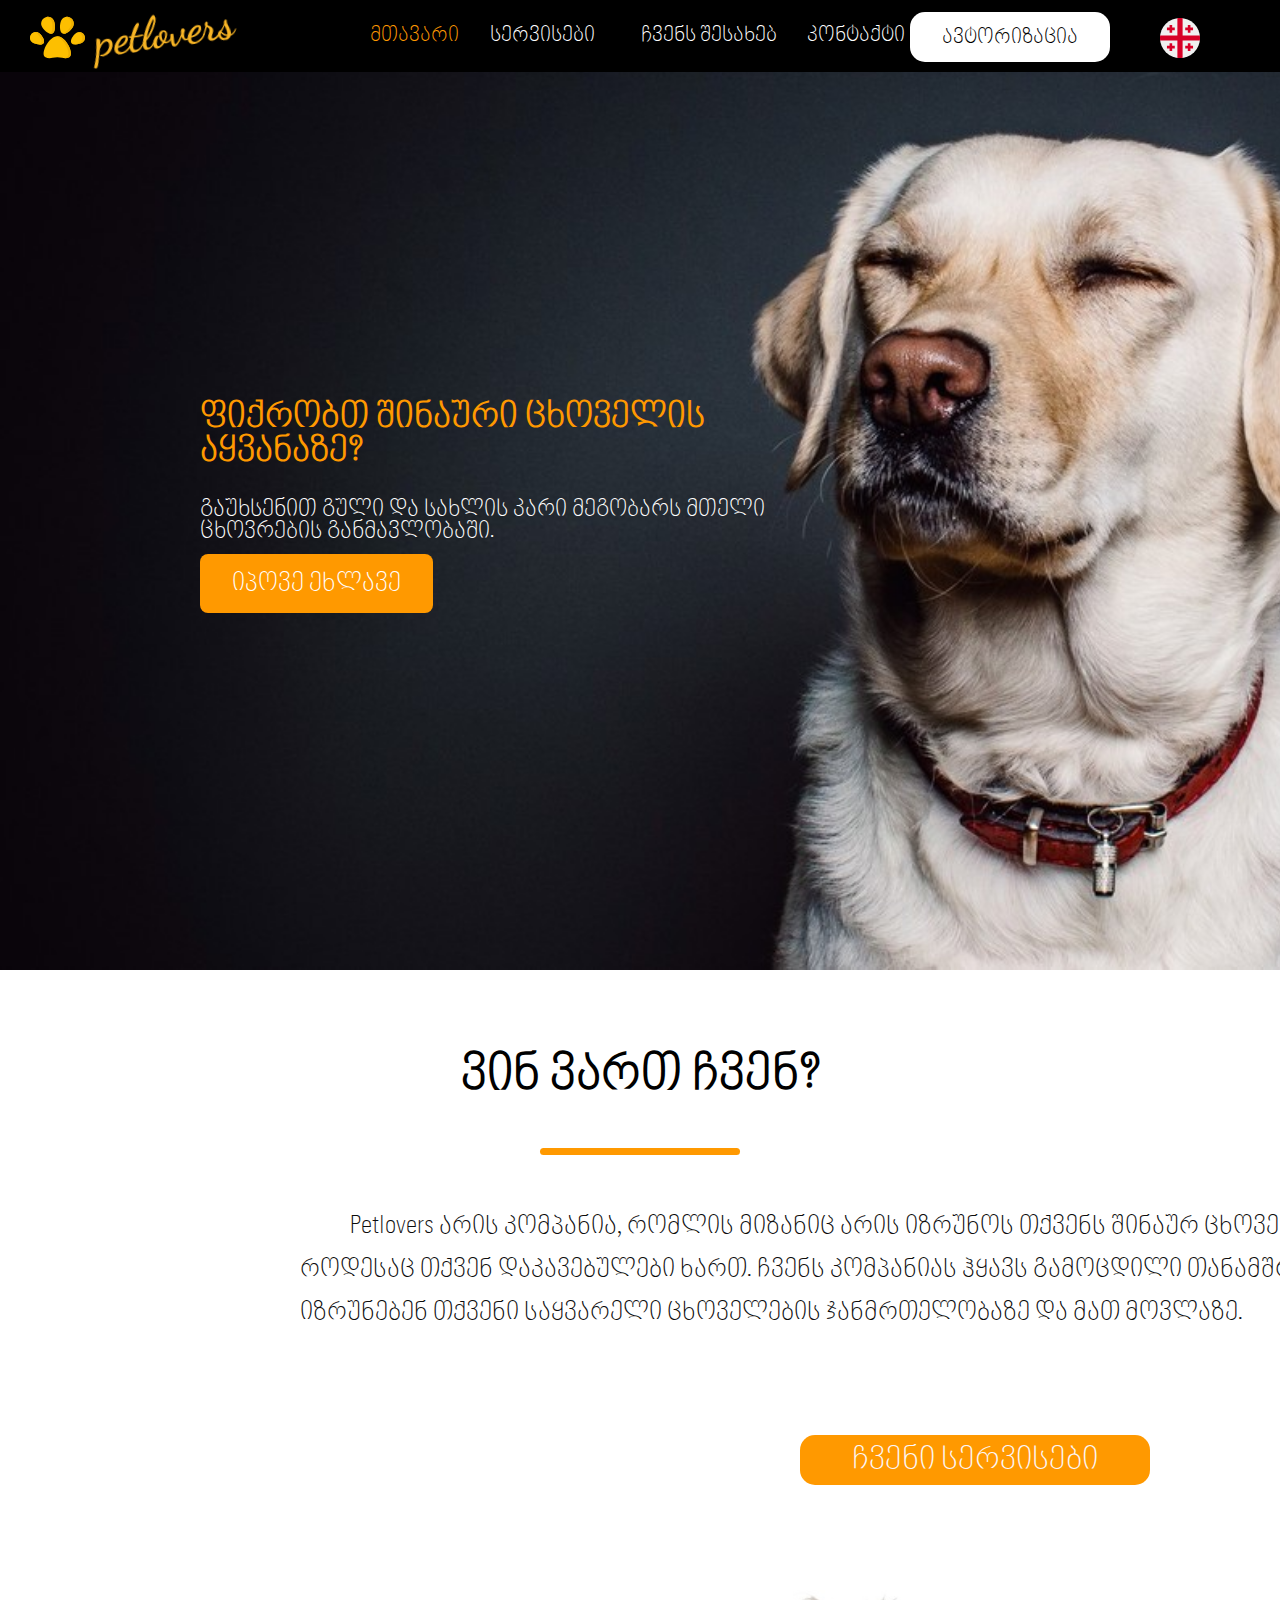
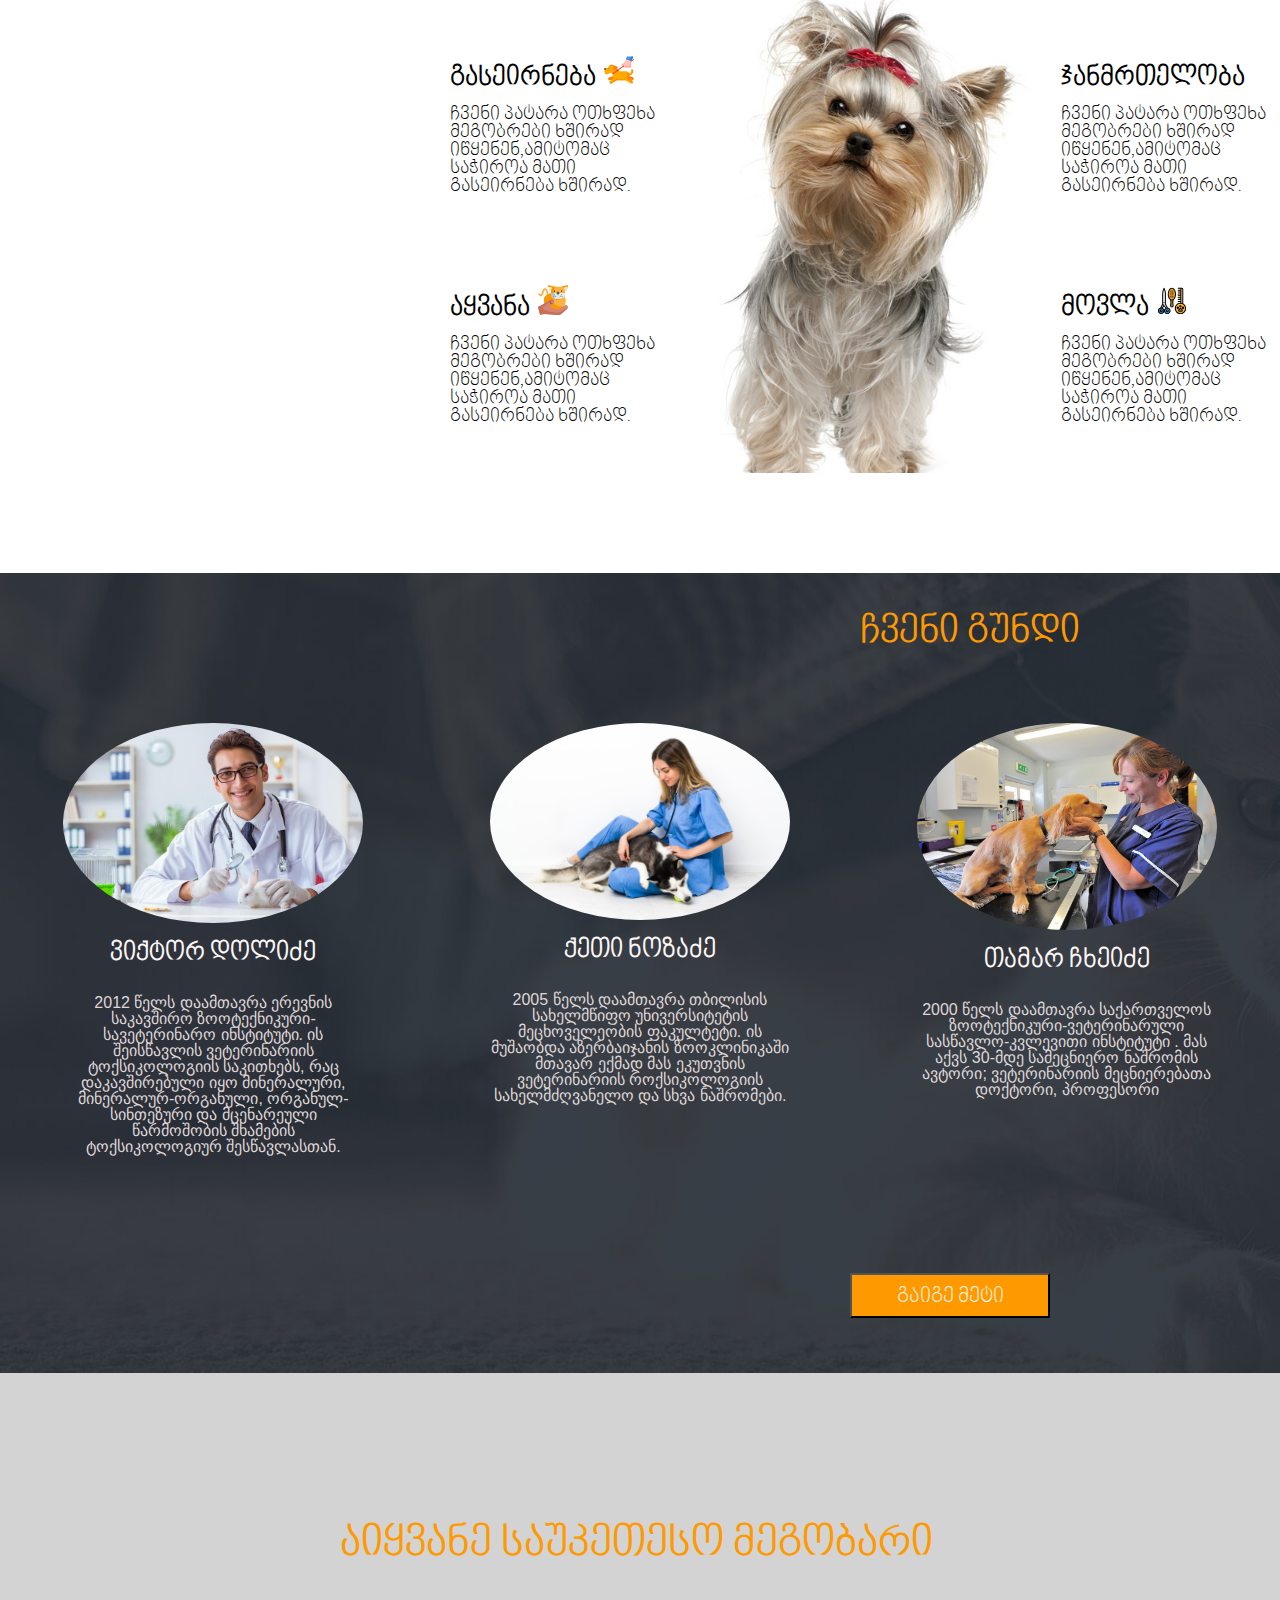
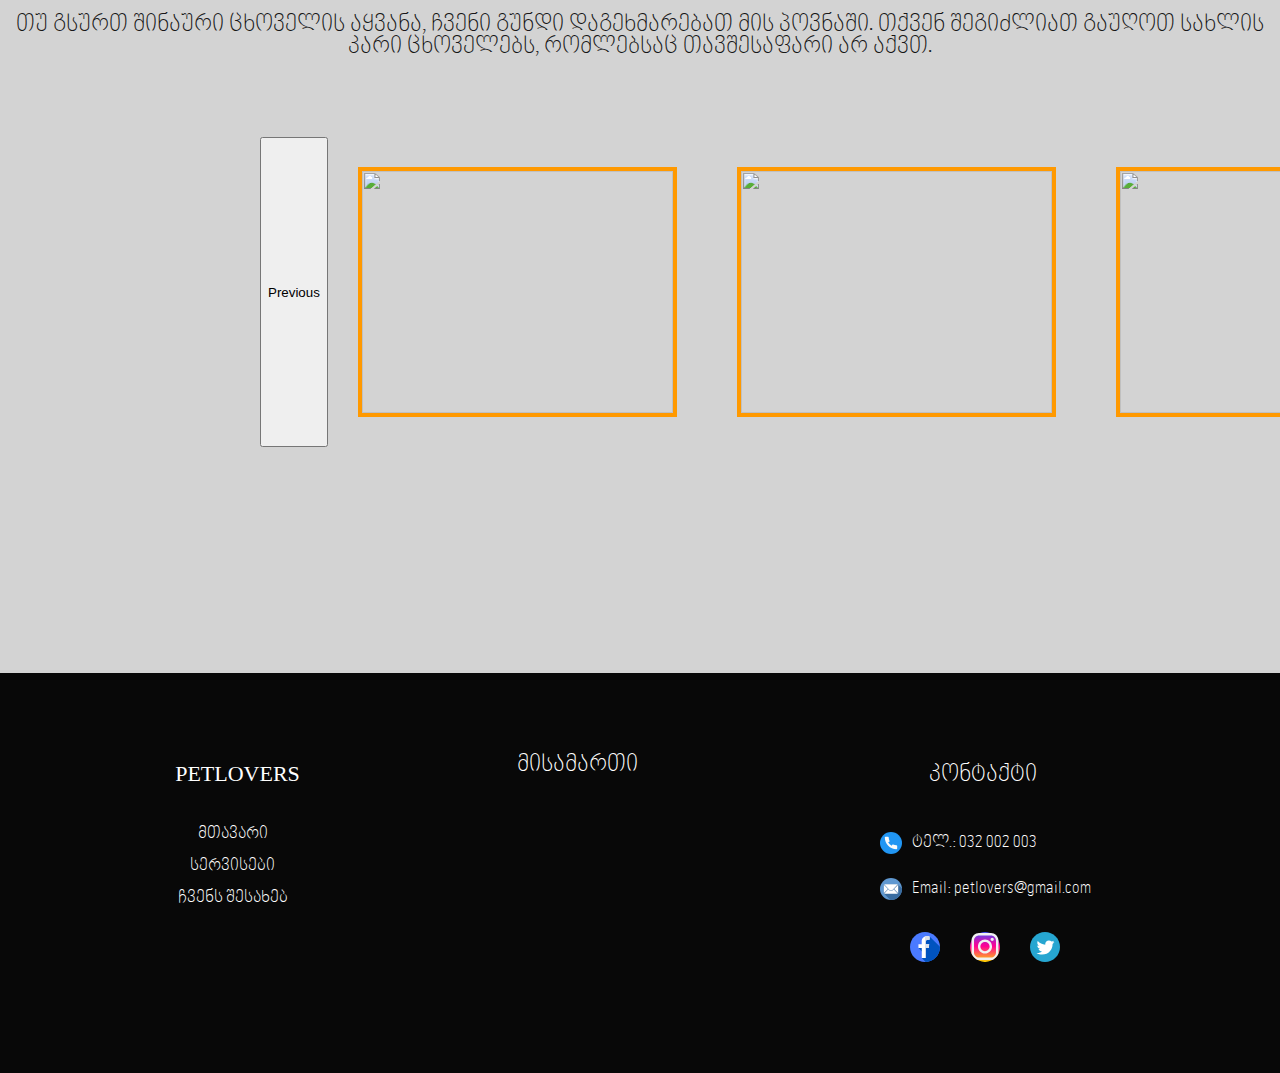
==== index.html @ cd51b07b "pet grooming" ====
<!DOCTYPE html>
<html lang="en">

<head>
    <meta charset="UTF-8">
    <meta name="viewport" content="width=device-width, initial-scale=1.0">
    <title>Petlovers</title>
    <script src="https://kit.fontawesome.com/6de6aa5275.js" crossorigin="anonymous"></script>

    <link rel="stylesheet" type="text/css" href="css/slick.css" />
    <link href="https://kenwheeler.github.io/slick/slick/slick-theme.css" rel="stylesheet" />
    <link rel="stylesheet" href="https://cdn.web-fonts.ge/fonts/arial-geo-bolditalic/css/arial-geo-bolditalic.min.css">

    <link rel="stylesheet" href="fonts/bpg-nino-elite-caps.min.css">

    <link rel="preconnect" href="https://fonts.gstatic.com">
    <link href="https://fonts.googleapis.com/css2?family=Courgette&family=Dancing+Script&display=swap" rel="stylesheet">
    <link rel="stylesheet" type="text/css" href="css/reset.css">
    <link rel="stylesheet" type="text/css" href="css/style.css">
    <link rel="stylesheet" type="text/css" href="css/responsive.css">

    <link rel="stylesheet"  href="https://cdnjs.cloudflare.com/ajax/libs/animate.css/4.1.1/animate.min.css"/>
    

</head>


<body>
    <header>

        <div class="background-image">

            <div class="header-block">

                <a href="index.html">
                    <div class="div-logo">

                        <img class="paw" src="images/pawprint.svg" alt="paw">
                        <h2 class="petlovers">petlovers</h2>
                    </div>
                </a>
                <div class="navigation">
                    <nav>
                        <ul class="nav-ul">
                            <li class="nav-li"> <a class="nav-li active" href="index.html"> მთავარი </a></li>
                            <div class="dropdown">
                                <div class="fonts">
                                    <li> <a class="dropbtn"> სერვისები </a></li>
                                    <i class="fas fa-arrow-down"></i>
                                    <div class="dropdown-content">
                                        <a class="list" href="#">გასეირნება</a>
                                        <a class="list" href="adopt.html">აყვანა</a>
                                        <a class="list" href="#">ჯანმრთელობა</a>
                                        <a class="list" href="groom.html">მოვლა</a>
                                        <a class="list" href="#">განცხადებები</a>
                                    </div>
                                </div>
                            </div>
                            <li class="nav-li"> <a class="nav-li" href="about.html"> ჩვენს შესახებ </a></li>
                            <li class="nav-li"> <a class="nav-li" href="contact.html"> კონტაქტი </a></li>


                        </ul>
                    </nav>
                </div>

                <div class="log-lang">
                    <div class="log-div" id="myBtn">

                        <h2 class="login">ავტორიზაცია</h2>
                    </div>
                    <div class="drop-menu">
                        <img class="flag" src="images/georgia.svg" alt="georgia">
                        <div class="drop">
                            <a href="#"><img class="flag1" src="images/english.png" alt="flag"></a>
                            <a href="#"><img class="flag1" src="images/russia.png" alt="flag"></a>

                        </div>

                    </div>
                </div>

                <div class="burger-bar">
                    <i class="fas fa-bars burger"></i>
                </div>

            </div>
            <div class="adopt-header animate__animated  animate__fadeInLeft">
                <h3 class="pet-adopt"> ფიქრობთ შინაური ცხოველის აყვანაზე?</h3>
                <h3 class="adopt-container">გაუხსენით გული და სახლის კარი მეგობარს მთელი ცხოვრების განმავლობაში.
                </h3>
                <a href="adopt.html" class="find-bt">იპოვე ეხლავე</a>

            </div>
            <div>
                <img class="chat" src="images/chat.svg" alt="chat">


            </div>
        </div>
    </header>
    <!-- section 1 -->
    <section>

        <div class="section-1">
            <h2 class="section1-wrapper">ვინ ვართ ჩვენ?</h2>
            <div class="line"></div>
            <div class="paragraph">
                <p class="p-1">Petlovers არის კომპანია, რომლის მიზანიც არის იზრუნოს თქვენს შინაურ ცხოველებზე, მაშინაც
                    კი, როდესაც თქვენ დაკავებულები ხართ. ჩვენს კომპანიას ჰყავს გამოცდილი თანამშრომლები, რომლებიც
                    იზრუნებენ თქვენი საყვარელი ცხოველების ჯანმრთელობაზე და მათ მოვლაზე.</p>

            </div>
        </div>
    </section>

    <!-- section 2 -->

    <div class="section-2">
        <h2 class="services">ჩვენი სერვისები</h2>
        <div class="ser-container">
            <div class="first-block">
                <div class="walk">
                    <h3 class="components">გასეირნება</h3>
                    <img class="animal" src="images/animals.svg" alt="walking">

                </div>
                <p class="animal-p"> ჩვენი პატარა ოთხფეხა მეგობრები ხშირად იწყენენ,ამიტომაც საჭიროა მათი გასეირნება
                    ხშირად.</p>
                <div class="walk">
                    <a href="adopt.html">
                        <h3 class="components">აყვანა</h3>
                    </a>
                    <img class="animal" src="images/cat.svg" alt="walking">
                </div>
                <p class="animal-p"> ჩვენი პატარა ოთხფეხა მეგობრები ხშირად იწყენენ,ამიტომაც საჭიროა მათი გასეირნება
                    ხშირად.</p>
            </div>
            <img class="dog" src="images/dog.jpg" alt="dog">
            <div class="second-block">
                <div class="walk">
                    <h3 class="components">ჯანმრთელობა</h3>
                    <i class="fas fa-plus-square"></i>
                </div>
                <p class="animal-p"> ჩვენი პატარა ოთხფეხა მეგობრები ხშირად იწყენენ,ამიტომაც საჭიროა მათი გასეირნება
                    ხშირად.</p>
                <div class="walk">

                    <a href="groom.html"><h3 class="components">მოვლა</h3></a>
                    <img class="animal" src="images/beauty-saloon.svg" alt="walking">

                </div>
                <p class="animal-p"> ჩვენი პატარა ოთხფეხა მეგობრები ხშირად იწყენენ,ამიტომაც საჭიროა მათი გასეირნება
                    ხშირად.</p>
            </div>

        </div>

    </div>

    <!--section 3  -->
    <section class="section-3">
        <div class="bg-image">
            <h2 class="section3-wrapper">ჩვენი გუნდი</h2>
            <div class="big-div">
                <div class="first">
                    <img class="img" src="images/doc1.jpg" alt="doctor">
                    <h3 class="name">ვიქტორ დოლიძე</h3>
                    <p class="about">2012 წელს დაამთავრა ერევნის საკავშირო ზოოტექნიკური-სავეტერინარო ინსტიტუტი. ის
                        შეისწავლის ვეტერინარიის ტოქსიკოლოგიის საკითხებს, რაც დაკავშირებული იყო მინერალური,
                        მინერალურ-ორგანული, ორგანულ-სინთეზური და მცენარეული წარმოშობის შხამების ტოქსიკოლოგიურ
                        შესწავლასთან.
                    </p>
                    <div class="icon-div">
                        <i class="fab fa-facebook"></i>
                        <i class="fab fa-instagram"></i>
                        <i class="fab fa-twitter-square"></i>
                    </div>
                </div>
                <div class="first">
                    <img class="img" src="images/doc2.jpg" alt="doctor">
                    <h3 class="name">ქეთი ნოზაძე</h3>
                    <p class="about">2005 წელს დაამთავრა თბილისის სახელმწიფო უნივერსიტეტის მეცხოველეობის ფაკულტეტი. ის
                        მუშაობდა აზერბაიჯანის ზოოკლინიკაში მთავარ ექმად
                        მას ეკუთვნის ვეტერინარიის როქსიკოლოგიის სახელმძღვანელო და სხვა ნაშრომები.
                    </p>
                    <div class="icon-div">
                        <i class="fab fa-facebook"></i>
                        <i class="fab fa-instagram"></i>
                        <i class="fab fa-twitter-square"></i>
                    </div>
                </div>
                <div class="first">
                    <img class="img" src="images/doc33.jpg" alt="doctor">
                    <h3 class="name">თამარ ჩხეიძე</h3>
                    <p class="about">2000 წელს დაამთავრა საქართველოს ზოოტექნიკური-ვეტერინარული სასწავლო-კვლევითი
                        ინსტიტუტი . მას აქვს 30-მდე სამეცნიერო ნაშრომის ავტორი; ვეტერინარიის მეცნიერებათა დოქტორი,
                        პროფესორი
                    </p>
                    <div class="icon-div">
                        <i class="fab fa-facebook"></i>
                        <i class="fab fa-instagram"></i>
                        <i class="fab fa-twitter-square"></i>
                    </div>
                </div>
            </div>
            <button class="sec3-button">გაიგე მეტი</button>
        </div>
    </section>
    <!-- section 4 -->
    <section>


        <div class="section4-div">
            <div class="wrapper-div">

                <h2 class="adopt-wrapper">აიყვანე საუკეთესო მეგობარი</h2>
            </div>

            <p class="paragraph-adopt"> თუ გსურთ შინაური ცხოველის აყვანა, ჩვენი გუნდი დაგეხმარებათ მის პოვნაში. თქვენ
                შეგიძლიათ გაუღოთ სახლის კარი ცხოველებს, რომლებსაც თავშესაფარი არ აქვთ. </p>

            <section id="slick">
                <div class="slider multiple-items">
                    <div class="slider_item">
                        <img src="https://www.cdc.gov/healthypets/images/pets/cute-dog-headshot.jpg">
                    </div>
                    <div class="slider_item">
                        <img
                            src="https://encrypted-tbn0.gstatic.com/images?q=tbn:ANd9GcQ_f_-oXFca1AwAVFJb59PEd4hMLacA9cK-GGvQgGTtdoJU1nGoKyHCp_CYukDiAUdM8fc&usqp=CAU">
                    </div>
                    <div class="slider_item">
                        <img
                            src="https://media.cntraveler.com/photos/58336088bfbc10942ab37a10/16:9/w_2560%2Cc_limit/dog-airport-cage-GettyImages-140445081.jpg">
                    </div>
                    <div class="slider_item">
                        <img
                            src="https://encrypted-tbn0.gstatic.com/images?q=tbn:ANd9GcRs4PNont_xK-NGld6dEc7yeTlaX2ZEoSN0ZpXg-NCAyDPTRTUjXqaa_UT_jkg3vZoWO9U&usqp=CAU">
                    </div>
                    <div class="slider_item">
                        <img
                            src="https://static.wixstatic.com/media/9e6463_3a7772f8676b4773bf17b0f779a6390a~mv2_d_2500_1406_s_2.jpg/v1/fill/w_560,h_400,al_c,q_80,usm_0.66_1.00_0.01/9e6463_3a7772f8676b4773bf17b0f779a6390a~mv2_d_2500_1406_s_2.webp">
                    </div>
                </div>
            </section>
            <button class="read">გაიგე მეტი</button>
        </div>
    </section>

    <footer>
        <div class="footer-container">
            <div class="left-block">
                <h2 class="petlovers2">petlovers</h2>
                <nav class="footer-nav">
                    <ul>
                        <li class="f-nav"> <a class="nav-lu" href="index.html"> მთავარი </a></li>
                        <li class="f-nav"> <a class="nav-lu" href="#"> სერვისები </a></li>
                        <li class="f-nav"> <a class="nav-lu" href="about.html"> ჩვენს შესახებ </a></li>
                    </ul>
                </nav>
            </div>
            <div class="center-block">
                <h2 class="map-wrapper">მისამართი</h2>

                <div class="map">
                    <iframe
                        src="https://www.google.com/maps/embed?pb=!1m18!1m12!1m3!1d2978.67067008539!2d44.777501715274276!3d41.70604468414303!2m3!1f0!2f0!3f0!3m2!1i1024!2i768!4f13.1!3m3!1m2!1s0x40440cce279d4447%3A0x5dbd3cd2172832a9!2z4YOV4YOQ4YOh4YOY4YOaIOGDnuGDlOGDouGDoOGDmOGDkOGDqOGDleGDmOGDmuGDmOGDoSDhg6Xhg6Phg6nhg5AsIOGDl-GDkeGDmOGDmuGDmOGDoeGDmA!5e0!3m2!1ska!2sge!4v1620471467677!5m2!1ska!2sge"
                        style="border:0;" allowfullscreen="" loading="lazy"></iframe>
                </div>


            </div>

            <div class="right-block">
                <h2 class="footer-contact">კონტაქტი </h2>
                <div class="cont-div">
                    <a href="tel:032 002 003"><img class="images" src="images/telephone.svg" alt="phone"></a>
                    <h2 class="ft">ტელ.: 032 002 003</h2>
                </div>
                <div class="cont-div">
                    <a href="mailto:qiso.lukava@gmail.com"><img class="images" src="images/email.svg" alt="Email"></a>
                    <h2 class="ft"> Email: petlovers@gmail.com</h2>
                </div>
                <div class="icon-div1">
                    <img class="soc-icons" src="images/facebook.svg" alt="fb-icon">
                    <img class="soc-icons" src="images/instagram.svg" alt="instagram-icon">
                    <img class="soc-icons" src="images/twitter.svg" alt="twitter-icon">
                </div>

            </div>

        </div>
    </footer>
    <!-- The Modal -->
    <div id="myModal" class="modal">

        <!-- Modal content -->
        <div class="modal-content">
            <div class="modal-header">
                <span class="close">&times;</span>
                <h2>ავტორიზაცია</h2>
            </div>
            <div class="modal-body">
                <div class="login1">
                    <h2 class="login-wrapper">ავტორიზაცია</h2>
                    <form class="login-form">
                        <label for="username">შეიყვანეთ მეილი:</label><br>
                        <input class="input2" type="text" id="username" name="username"><br>
                        <label for="pwd">შეიყვანეთ პაროლი:</label><br>
                        <input class="input2" type="password" id="pwd" name="pwd"><br><br>
                        <form class="checkbox">
                            <input class="input4" type="checkbox" id="vehicle1" name="vehicle1" value="Bike">
                            <label class="label1" for="vehicle1"> დამახსოვრება</label><br>

                        </form>
                        <!-- <input class="input3" type="submit" value="შესვლა"> -->
                        <button type="submit" class="input3">შესვლა</button>

                    </form>
                    <div class="registration">
                        <a href="#">
                            <h3 class="reg">რეგისტრაცია</h3>
                        </a>
                        <a href="#">
                            <h3 class="reg">პაროლის აღდგენა</h3>
                        </a>

                    </div>
                </div>
            </div>
            <div class="modal-footer">
            </div>
        </div>

    </div>

    <script src="https://code.jquery.com/jquery-3.6.0.min.js"></script>
    <!-- Slick Js file -->
    <script src="slick.min.js"></script>
    <!-- Main js with code -->
    <script src="script.js"></script>
</body>

</html>
---- fonts/bpg-nino-elite-caps.min.css ----
@font-face{font-family:'BPG Nino Elite Caps';src:url(../fonts/bpg-nino-elite-caps-webfont.eot);src:url(../fonts/bpg-nino-elite-caps-webfont.eot?#iefix) format('embedded-opentype'),url(../fonts/bpg-nino-elite-caps-webfont.woff2) format('woff2'),url(../fonts/bpg-nino-elite-caps-webfont.woff) format('woff'),url(../fonts/bpg-nino-elite-caps-webfont.ttf) format('truetype'),url(../fonts/bpg-nino-elite-caps-webfont.svg#bpg_nino_elite_capsregular) format('svg')}
---- css/style.css ----
/* header style */
.background-image {
    background-image: url(../images/background99.jpg);
	width: 100%;
    height:970px;
    background-size: cover;
    background-repeat: no-repeat;
    position: relative;
   

}
.header-block {
    width: 100%;
    height: 72px;
    position: absolute;
	display: flex;
    justify-content: space-between;
	top: 0;
    flex-wrap: wrap;
    background-color: black;
    position: fixed;
    z-index: 7;
    
}
.header {
    position: absolute;
}
.div-logo {
    display: flex;
}
.paw {
    max-width: 55px;
    width: 100%;
    margin-left: 30px;
   margin-top: 10px;
    
}
.petlovers {
    /* text-transform: capitalize; */
    font-family: 'Dancing Script', cursive;
    font-size: 45px;
    font-weight: bolder;
    margin-top: 10px;
    margin-left: 10px;
    color: #f8b525;
    transform: rotate(-8deg);

}

.fonts {
    display: flex;
}

.fa-arrow-down {
    color: white;
    max-width: 15px;
    width: 100%;
    margin-top: 5px;
    height:25px;
    margin-top: auto;
}


.dropbtn {
    font-size: 20px;
    font-family: "BPG Nino Elite Caps", sans-serif;
    font-weight: normal;
    color: white;
    margin-left: 15px; 
    padding: 16px;
    border: none;
    cursor: pointer;
  }
  
  .dropdown {
    position: relative;
    display: inline-block;
  }
  
  .dropdown-content {
    display: none;
    position: absolute;
    background-color: #0e0d0d;
    min-width: 160px;
    box-shadow: 0px 8px 16px 0px rgba(0,0,0,0.2);
    z-index: 1;
  }
  
  .dropdown-content a {
    color: rgb(253, 247, 247);
    padding: 12px 16px;
    text-decoration: none;
    display: block;
  }
  
  .dropdown-content a:hover {background-color:#ff9900;}
  
  .dropdown:hover .dropdown-content {
    display: block;
    margin-top: 40px;
    margin-left: 5px;
  }
  .list {
      text-align: center;
  }
  
.nav-ul {

    margin-left: 100px;
    padding-top: 25px;
	display: flex;
    
}
.nav-li {
	
	font-size: 20px;
    font-family: "BPG Nino Elite Caps", sans-serif;
    font-weight: normal;
    color: white;
    margin-left: 15px;
}
.nav-li:hover {
    color:#ff9900;
}
.active {
    color: #ff9900;
}

.log-lang {
    display: flex;
    
}
.login
{
    max-width:300px;
    width: 100%;
    font-size:20px ;
    font-weight: normal;
    color: black;
    font-family: "BPG Nino Elite Caps", sans-serif;
    display: flex;
    margin-top: 12px;
    margin-bottom: 25px;
    border:none;
    background-color: white;
    padding: 15px 32px;
    border-radius: 15px;
    
}
.login:hover {
    background-color: #ff9900;
    color: white;
}


.flag {
    max-width: 40px;
    width:100%;
    margin-right: 80px;
    margin-left: 50px;
    margin-top: 18px;

}
.flag1 {
    max-width: 40px;
    width: 100%;
    align-items: center;
    padding-top: 15px;
    margin-left: 9px;
}
.drop {
    display: none;
    position: absolute;
    max-width: 60px;
    width: 100%;
    margin-left:40px ;
    z-index: 1;
}


.drop-menu:hover .drop {
    display: block;
}
.burger-bar {
    display: none;
}
.burger {
    color: white;
    font-size: 30px;
    max-width: 26px;
    width: 100%;
    height: 25px;
}



.adopt-header {
    max-width: 600px;
    width: 100%;
    height: 400px;
    position: absolute;
    margin-top: 400px;
    margin-left: 200px;
    
}
 .pet-adopt {
    font-size: 34px;
    font-family: "BPG Nino Elite Caps", sans-serif;
    font-weight: bold;
    color: #ff9900;
    margin-bottom: 30px;

    
} 
.adopt-container {
    font-size: 22px;
    font-family: "BPG Nino Elite Caps", sans-serif;
    color: white;
    margin-bottom: 30px;
    
    
}
.find-bt {
    font-size:24px ;
    font-weight: normal;
    color: white;
    font-family: "BPG Nino Elite Caps", sans-serif;
    max-width:300px;
    width: 100%;
    border:none;
    background-color:#ff9900;
    padding: 15px 32px;
    border-radius: 8px; 


}
.find-bt:hover{
    color: #ff9900;
    background-color: white;
    border:2px solid #ff9900 ;
}
/* section 1 style */

.section1-wrapper {
    font-size: 48px;
    font-family: "BPG Nino Elite Caps", sans-serif;
    font-weight: bolder;
    color: black ;
    text-align: center;
    margin-top: 80px;

}
.line {
    max-width: 200px;
    width: 100%;
    height: 7px;
    background-color:#ff9900;
    border-radius: 5px;
    margin:0 auto;
    margin-top: 50px;
}
.paragraph {
    max-width: 1400px;
    width: 100%;
    margin-left: 300px;
    margin-top: 50px;
}
.p-1 {
    font-size: 24px;
    font-family: "BPG Nino Elite Caps", sans-serif;
    text-indent: 50px;
    color: rgb(12, 12, 12) ;
    line-height: 1.8;
}
.chat {
    max-width: 65px;
    width: 100%;
    margin-left: 1780px;
    margin-top: 810px;
    position: fixed;
    z-index: 7;

    
}
.chat:hover {
    max-width: 110px;
    width: 100%;
}







/* section2 style */
.first-block {
    max-width: 320px;
    width: 100%;
}
.section-2 {
    margin-top: 100px;
    margin-bottom: 100px;
    
}
.services {
    font-size: 30px;
    font-weight: normal;
    font-family: "BPG Nino Elite Caps", sans-serif;
    color: rgb(252, 246, 246);
    margin-left: 800px;
    border:none;
    background-color: #ff9900;
    padding:10px;
    text-align: center;
    border-radius: 15px;
    max-width:350px;
    width: 100%;

}
.services:hover{
    color: #ff9900;
    background-color: white;
   
}

.ser-container {
    display: flex;
    margin-left: 450px;
    margin-top: 80px;
}
.walk {
    display: flex;
}
.animal {
    max-width: 30px;
    margin-top: 70px;
    margin-left: 8px;
}
.fa-plus-square {
    max-width: 80px;
    width: 100%;
    color: #ff9900 ;
    margin-top: 100px;
}
.second-block {
    max-width: 340px;
}
.animal-p {
    font-size: 18px;
    font-family: "BPG Nino Elite Caps", sans-serif;
    color: rgb(53,px 53, 52);
}
.dog {
    max-width: 400px;
    width: 100%;
}
.components {
    font-size: 25px;
    font-weight: bold;
    font-family: "BPG Nino Elite Caps", sans-serif;
    color: black;
    margin-top: 8px;
    margin-bottom: 15px;
    margin-top: 100px;
    
    
}
.components:hover{
    color:#ff9900;
}


/* section-3 style */
.section-3 {
    height: 800px;
 
}

.bg-image { background-image: url(../images/background2.jpg);
	width: 100%;
    height:800px;
    background-size: cover;
    background-repeat: no-repeat;
    position: absolute;
    
   
}
.big-div {
    position: relative;
    display: flex;  
    padding-top: 150px;
    justify-content: space-around;
}

.section3-wrapper {
    font-size: 36px;
    font-weight: bold;
    font-family: "BPG Nino Elite Caps", sans-serif;
    color: #ff9900;
    margin-left: 860px;;
    margin-top: 40px;
    position: absolute;
}
.first {
    max-width: 300px;
    width: 100%;
    height: 400px;
   

}
.img {
    max-width: 300px;
    width: 100%;
    border-radius: 50%;
    align-items: center;
    margin-bottom: 15px;
   
}
.img:hover {
    max-width: 700px;
    width: 100%;
    border-radius: 20%;
}
.name {
    font-size: 24px;
    font-weight: bold;
    font-family: "BPG Nino Elite Caps", sans-serif;
    color: rgb(252, 246, 246);
    text-align: center;
    margin-bottom: 30px;
    
}
.about {
    font-size: 16px;
   
    font-family: "Arial GEO BoldItalic", sans-serif;
    color: rgb(223, 215, 215);
    text-align: center;
    margin-bottom: 30px;
}
.icon-div {
    display: flex;
    color: white;
    max-width: 100px;
    width: 100%;
    justify-content: space-between;
    margin-left: 100px;
}
.sec3-button {
    font-size: 20px;
    font-family: "BPG Nino Elite Caps", sans-serif;
    color: white;
    background-color:#ff9900 ;
    max-width: 200px;
    width: 100%;
    height: 45px;
    padding: 2px;
    margin-top: 150px;
    margin-left: 850px; 
   
}
.sec3-button:hover{
    color: #ff9900;
    background-color: gray;
    border-color: #ff9900;
}


 /* section 4 style */

.section4-div {
    height: 900px;
    background-color: lightgray;
 
}
.wrapper-div {
    display: flex;
    max-width: 600px;
    width: 100%;
    margin: 0 auto;
}


.adopt-wrapper {
    font-size: 36px;
    font-family: "BPG Nino Elite Caps", sans-serif;
    font-weight: bold;
    color: #ff9900;
    padding-top: 100px;
  
   
}



.paragraph-adopt {

    font-size: 22px;
    font-family: "BPG Nino Elite Caps", sans-serif;
    color: rgb(22, 22, 22);
    text-align: center;
    margin-top: 50px;
}
 .multiple-items {
     max-width: 1270px;
    width: 100%;
    margin-left: 260px;
    margin-top: 80px;
} 
.slider {
    display: flex;
} 
 .slider .slider_item {
    /* max-width: 350px; */
    width: 100%;
    height: 250px;
    margin:30px;
    border: 4px solid #ff9900;
    
}
 .slider .slider_item img {
    width: 100%;
    height: 100%;
    display: block;
    object-fit: cover;
}


.read {
    font-size: 22px;
    font-family: "BPG Nino Elite Caps", sans-serif;
    font-weight: bolder;
    color:#ff9900 ;
    display: inline-block;
    margin-left: 1300px;
    
    margin-top: 70px; 
    border: 2px solid #ff9900;
    background-color: white;
    padding:10px;
    
}

.read::after {
    
    content: ' ';
    width: 35px;
    height: 4px;
    background-color: #FF7A00;
    display: inline-block;
    margin-left: 4px;
    
}
/* footer style */



.footer-container {
    width: 100%;
    height: 400px;
    background-color: rgb(8, 8, 8);
    text-align: center;
    display: flex;
    z-index: 9;
}
.left-block {
    max-width: 400px;
    width: 100%;
    margin-left:60px ;
}
.petlovers2 {
    font-size: 22px;
    text-transform: uppercase;
    color: white;
    margin-bottom: 40px;
    padding-top: 90px;
    padding-left: 10px;
    
}
.nav-lu {
    font-size: 16px;
    color: white;
    margin-bottom:10px;
    font-family: "BPG Nino Elite Caps", sans-serif;
}
.f-nav {
    margin-bottom: 15px;
}
.footer-contact{
    font-size: 22px;
    font-family: "BPG Nino Elite Caps", sans-serif;
    color: white;
    margin-bottom: 40px;
    padding-right: 80px;
    padding-top: 90px;

}
.right-block{
    max-width: 350px;
    width: 100%;
    margin-right: 85px;
    margin-left: 100px;
}
.cont-div {
    display: flex;
  margin-left: 30px;
  
}
.icon-div1 {
    display: flex;
    max-width: 150px;
    width: 100%;
    justify-content: space-between;
    margin-top: 15px;
    margin-left: 60px;
    
}
.soc-icons {
    max-width: 30px;
    width: 100%;
}
.soc-icons:hover{
    max-width: 60px;
    width: 100%;
    transform: rotate(20deg);
}
.images {
    max-width: 22px;
    width: 100%;
    margin-right: 10px;
    margin-top: 7px;
}
.ft {
    font-size: 16px;
    font-family: "BPG Nino Elite Caps", sans-serif;
    color: white;
    margin-bottom: 20px;
    padding-top: 10px;
}
.center-block {
    max-width: 750px;
    width: 100%;
    height: 400px;
    margin:0 auto;

}
.map-wrapper {
    font-size: 22px;
    font-family: "BPG Nino Elite Caps", sans-serif;
    color: white;
    padding-top: 80px;
    margin-bottom: 30px;
}
.map {
    max-width: 800px;
    width: 100%;
    height: 250px;
  }
  iframe {
    max-width: 800px;
    width: 100%;
    height: 200px;
  }

.images5 {
    max-width: 22px;
    width: 100%;
    margin-right: 10px;
    margin-bottom: 10px;
}

  /*  about us*/

  .div-1{
      max-width: 700px;
      width: 100%;
  }
  .about-wrapper {
    font-size: 75px;
    font-family: 'Dancing Script', cursive;
    color: rgb(240, 161, 50) ;
    text-align: center;
    margin-top: 100px;


  }

  .text-1{
    font-size: 24px;
    font-family: "BPG Nino Elite Caps", sans-serif;
    color: rgb(117, 114, 114);
    text-align: center;
    margin-top: 50px;

  }
  .div-2 {
      max-width: 800px;
      width: 100%;
      height: 700px;
      padding:40px;
      background-color: rgb(240, 161, 50);
      margin-bottom: 60px;
  }
  
  .img-div {
      display: flex;
      
      

  }
  .office {
      max-width: 325px;
      width: 100%;
      margin-right: 65px;

  }
  .office1 {
      max-width: 768px;
      width: 100%;
      height: 350px;
      margin-top: 25px;
  }

  /* contact style */
  .big-div1 {
      max-width: 1150px;
      width: 100%;
      height: 700px;
      background-color: rgb(224, 199, 144);
      display: flex;
      margin:0 auto;
      margin-top: 120px;
      align-items: center;
      text-align: center;
      padding:50px;
      justify-content: space-around;
      margin-bottom: 40px;
      
  }
 
  .form-container {
      margin-bottom: 80px;
  }
   
  .contact-header {
      font-size: 30px;
      font-weight: bold;
      font-family: "BPG Nino Elite Caps", sans-serif;
      color: rgb(48, 47, 48);
     margin-bottom: 50px;
  
  }
  .form1{
    text-align: center;
  }
 
  input {
      max-width: 400px;
      width: 100%;
      padding: 12px 20px;
      margin-bottom: 25px;
      
  }
  input:hover {
      border: 2px solid rgb(240, 161, 50) ;

  }
  textarea{
      width:400px;
      height: 150px;
      padding: 12px 20px;
      color: rgb(117, 114, 114);
      
      

  }
  textarea:hover {
    border: 2px solid rgb(240, 161, 50) ;
  }
  
  
  .divs-7{
      max-width: 350px;
      width: 100%;
      height: 200px;
      background-color: white;
      margin-left: 20px;
      margin-bottom: 20px;
      text-align: center;
      padding: 30px;
      
  }
  .flex {
      display: flex;
  }
  .soc-logo {
      max-width: 40px;
      width: 100%;
      margin-bottom: 11px;
      
     
  }
  .head {
    font-size: 22px;
    font-family: "BPG Nino Elite Caps", sans-serif;
    margin-bottom: 15px;
  }
  .input-btn {
    max-width: 80px;
    width: 100%;
 margin-top: 30px;
 margin-left: 20px;
  display: flex;
  
 
  
    
}
.button-input {
    max-width: 352px;
    width: 100%;
    height: 60px;
    background-color: #f78e04;
    border: none;
    position: absolute;
    
}
.send {
    color: rgb(255, 255, 255);
    font-size: 22px;
    position: relative;
    margin-left: 120px ;
    margin-top: 15px;
    
   
}
.fa-paper-plane {
    color: white;
    max-width: 15px;
    width: 100%;
    position: relative;
    text-align: center;
    margin-top: 18px;
    margin-left: 3px;
}


/* login style */
.background-image2 {
    background-image: url(../images/bg-1.jpg);
	width: 100%;
    height:970px;
    opacity: 0.7;
    background-size: cover;
    background-repeat: no-repeat;
    position: relative;
    padding-top: 200px;
}
.login1 {
    max-width: 600px;
    width: 100%;
    height: 600px;
    background-color: white;
    margin: 0 auto;
   
}
.login-wrapper {
    font-size: 30px;
    font-weight: bold;
    font-family: "BPG Nino Elite Caps", sans-serif;
    color: #ff9900;
    text-align: center;
    padding-top: 50px;
}
.login-form {
    text-align: center;
    margin-top: 50px;
}
.input2{
    margin-top: 15px ;
}
.input3 {
    max-width: 200px;
    width: 100%;
    height: 60px;
    margin-top: 30px;
    margin-left: 200px;
    font-size: 22px;
    font-family: "BPG Nino Elite Caps", sans-serif;
    font-weight: bold;
    background-color: #ff9900;
    border:none;
    border-radius: 5px;
}
.checkbox {
    display: flex;
    text-align: center;
    max-width: 100px;
    width: 100%;
    justify-content: space-around;
}
.input4{
   max-width: 20px;
   width: 100%;
   
}
.label1 {
    font-weight: bold;
    font-family: "BPG Nino Elite Caps", sans-serif;
}
.registration {
    display: flex;
    justify-content: space-between;
    padding: 40px;

}
.reg {
    font-size: 16px;
    font-weight: bolder;
    font-family: "BPG Nino Elite Caps", sans-serif;
    color: black;
}
.reg:hover{
   color: #ff9900;
}

/* adopt style */
.adopt-sec {
height: 1800px;
}
.divs-div {
    width: 100%;
    padding: 0 60px;
    height: 1000px;
    
}
.adopt-wrapper {
    font-size: 40px;
    font-weight: bold;
    font-family: "BPG Nino Elite Caps", sans-serif;
    color: #ff9900;
    text-align: center;
    margin-top: 50px;
}
.inline-div {
    display: flex;
    padding: 65px;
}

.adopt-paragraph {
    font-size: 24px;
    font-family: "BPG Nino Elite Caps", sans-serif;
    color: #0a0909;
    text-align: center;
}
.adopt-img {
  border-radius:  86% 14% 64% 36% / 31% 58% 42% 69% ;
  margin-right: 100px;
  margin-bottom: 50px;
  max-width: 600px;
  width: 100%;

}
.adopt-img:hover{
    opacity: 0.5;
}
.adopt-p {
    
    max-width:800px;'
    width: 100%;
    margin:0 auto;
    margin-top: 50px;
}

.divs {
    display: flex;
    margin-bottom: 50px;
   margin-left: 150px;
   
}

.cat-img {
    height: 260px;
  
  
}
.cat-img:hover{
    opacity: 0.3;
}
.box-wrapper {
    font-size: 25px;
    font-weight: bold;
    font-family: "BPG Nino Elite Caps", sans-serif;
    color: #353333;
    text-align: center;
    margin-top: 15px;
}
.more {
    font-size: 16px;
    font-weight: bold;
    font-family: "BPG Nino Elite Caps", sans-serif;
    color: #ff9900;
    border: 2px solid #ff9900;
    margin-top: 20px;
    padding: 7px;
    float: right;
}
.more:hover{
    color: white ;
    background-color: #ff9900;
    border: 2px solid white;
}
.pic-div1 {
    max-width: 330px;
    width: 100%;
    height: 400px;
    margin-right: 40px;
    padding: 7px;
    border: 3px solid #aaaaaa;
    box-shadow: 10px 10px 5px #aaaaaa;
}
.cat-img1 {
    margin-left: 25px;
    height: 260px;
}
.cat-img1:hover{
    opacity: 0.3;
}


.pic-div3 {
    max-width: 330px;
    height: 100%;
    height: 430px;
    margin-right: 40px;
    padding: 7px;
    border: 3px solid #aaaaaa;
    box-shadow: 10px 10px 5px #aaaaaa;
    text-align: center;
}
.adopt-btn {
    max-width: 200px;
    width: 100%;
    height: 30px;
   margin-top: 150px;
   margin-left: 810px;
   display: flex;
   justify-content: space-between;
  
}
.previous {
    background-color: #ff9900;
    color: white;
  }
  
  .next {
    background-color: #ff9900;
    color: white;
  }
  
  .round {
    border-radius: 50%;
  }
  .one {
    text-decoration: none;
    display: inline-block;
    padding: 8px 16px;
  }
  
  .one:hover {
    background-color: #ddd;
    color: black;
  }
  .number {
      font-size: 20px;
     margin-top: 5px;
     color: black;
  }


  .modal {
    display: none; /* Hidden by default */
    position: fixed; /* Stay in place */
    z-index: 1; /* Sit on top */
    padding-top: 100px; /* Location of the box */
    left: 0;
    top: 0;
    width: 100%; /* Full width */
    height: 100%; /* Full height */
    overflow: auto; /* Enable scroll if needed */
    background-color: rgb(0,0,0); /* Fallback color */
    background-color: rgba(0,0,0,0.4); /* Black w/ opacity */
  }
  
  /* Modal Content */
  .modal-content {
    position: relative;
    background-color: #fefefe;
    margin: auto;
    padding: 0;
    border: 1px solid #888;
    width: 80%;
    box-shadow: 0 4px 8px 0 rgba(0,0,0,0.2),0 6px 20px 0 rgba(0,0,0,0.19);
    -webkit-animation-name: animatetop;
    -webkit-animation-duration: 0.4s;
    animation-name: animatetop;
    animation-duration: 0.4s;
    width: 50%;
  }
  
  /* Add Animation */
  @-webkit-keyframes animatetop {
    from {top:-300px; opacity:0} 
    to {top:0; opacity:1}
  }
  
  @keyframes animatetop {
    from {top:-300px; opacity:0}
    to {top:0; opacity:1}
  }
  
  /* The Close Button */
  .close {
    color: white;
    float: right;
    font-size: 28px;
    font-weight: bold;
  }
  
  .close:hover,
  .close:focus {
    color: #000;
    text-decoration: none;
    cursor: pointer;
  }
  
  .modal-header {
    padding: 2px 16px;
    background-color: #ff9900;
    color: white;
    height: 30px;
  }
  
  .modal-body {padding: 2px 16px;}
  
  .modal-footer {
    padding: 2px 16px;
    background-color: #ff9900;
    color: white;
    height: 30px;
  }

  /* groom style */
  .groom-div {
      display: flex;
      padding: 70px;
  }
  .groom-image {
      margin-left: 30px;
      width: 100%;
  }
  .groom-box{
      text-align: center;
      margin-top: 50px;
  }
  .groom-header {
    font-size: 33px;
    font-weight: bold;
    font-family: "BPG Nino Elite Caps", sans-serif;
    color: #ff9900;
    margin-bottom: 50px;
  }
  .groom-paragraph {
    font-size: 22px;
    font-weight: bold;
    font-family: "BPG Nino Elite Caps", sans-serif;
    color: rgb(41, 39, 39);
    letter-spacing: 1px;
    line-height: 1.5;
  }
  .groom-icon{
      max-width: 400px;
      width: 100%;
      margin-bottom: 30px;
  }
  .groom-section {
      margin-bottom: 100px;
  }
  .serv-wrapper {
    font-size: 33px;
    font-weight: bold;
    font-family: "BPG Nino Elite Caps", sans-serif;
    color: white;
    width: 200px;
    border: 2px solid #ff9900 ;
    background-color: #ff9900;
    margin-top: 50px;
    margin-left: 900px;
    padding: 8px;
  }
  .groom-container {
     margin-top: 100px;
   
  }
  .groom-div1 {
      display: flex;
      /* margin-left: 200px; */
      background-color: rgb(233, 228, 212);
      padding: 30px;
  }
  .wash-img {
      max-width: 350px;
      width: 100%;
      border-radius: 20%;
      margin-left: 50px;
  }
.flex2 {
    text-align: center;
    max-width: 900px;
}
  .wash-header {
    font-size: 25px;
    font-weight: bold;
    font-family: "BPG Nino Elite Caps", sans-serif;
    color: #ff9900;
    margin-bottom: 50px;
    margin-top: 50px;
   
  }
  .wash-p {
    font-size: 20px;
    font-family: "BPG Nino Elite Caps", sans-serif;
    color: #0f0f0f;
  }
  .flex3 {
      display: flex;
      justify-content: space-around;
      max-width: 600px;
      width: 100%;
      float: right;
  }
  .price1 {
    font-size: 25px;
    font-weight: bold;
    font-family: "BPG Nino Elite Caps", sans-serif;
    color: #ff9900;
    margin-top: 80px;
  }
  .reserve {
      max-width: 120px;
      width: 100%;
      height: 50px;
      font-size: 20px;
      color: #ff9900;
     border-color: white;
     margin-top: 60px;
  }
  .groom-div2 {
      display: flex;
      margin-left: 500px;
      padding: 30px;
  }
  .flex4 {
    display: flex;
    justify-content: space-around;
    max-width: 600px;
    width: 100%;
      float: left;
  }
  .wash-img1 {
    max-width: 450px;
    width: 100%;
    border-radius: 20%;
    margin-right: 50px;
  }
  .wash-img2 {
    max-width: 350px;
    width: 100%;
    border-radius: 20%;
    margin-right: 50px;
  }
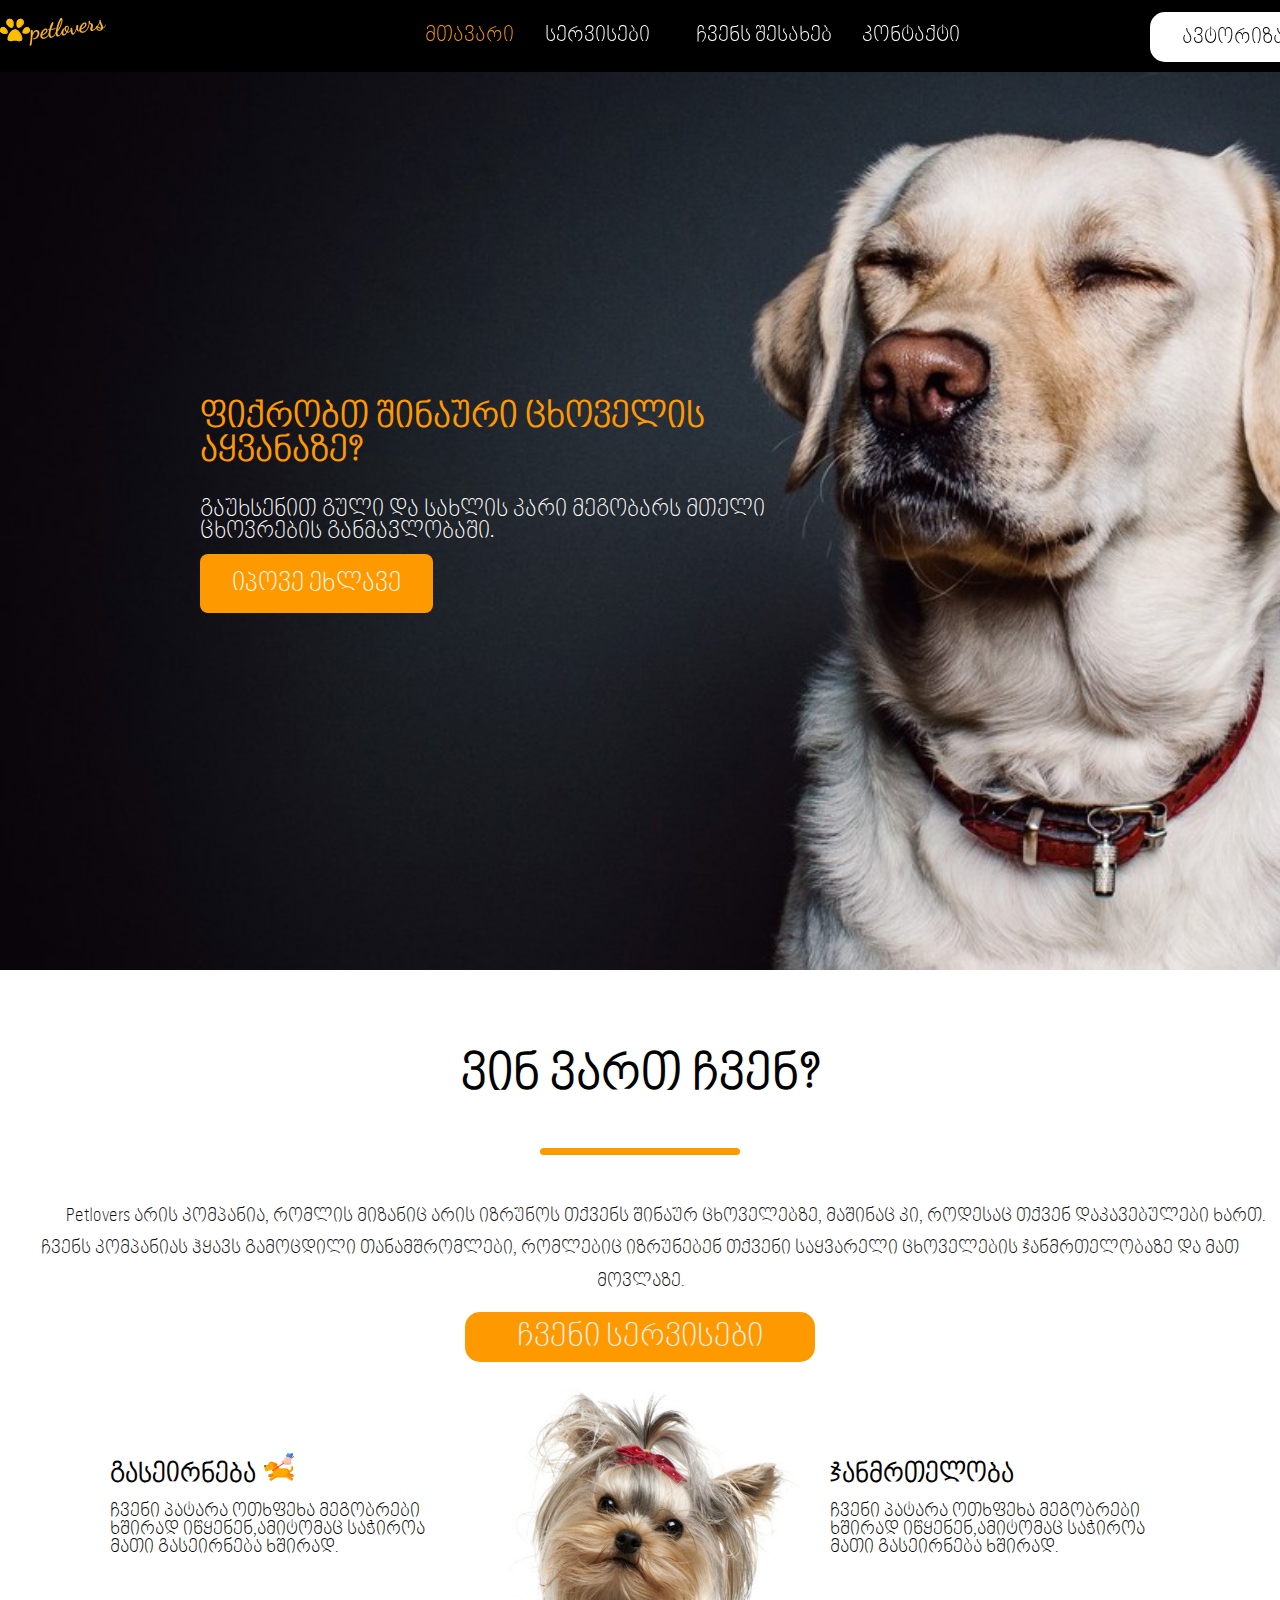
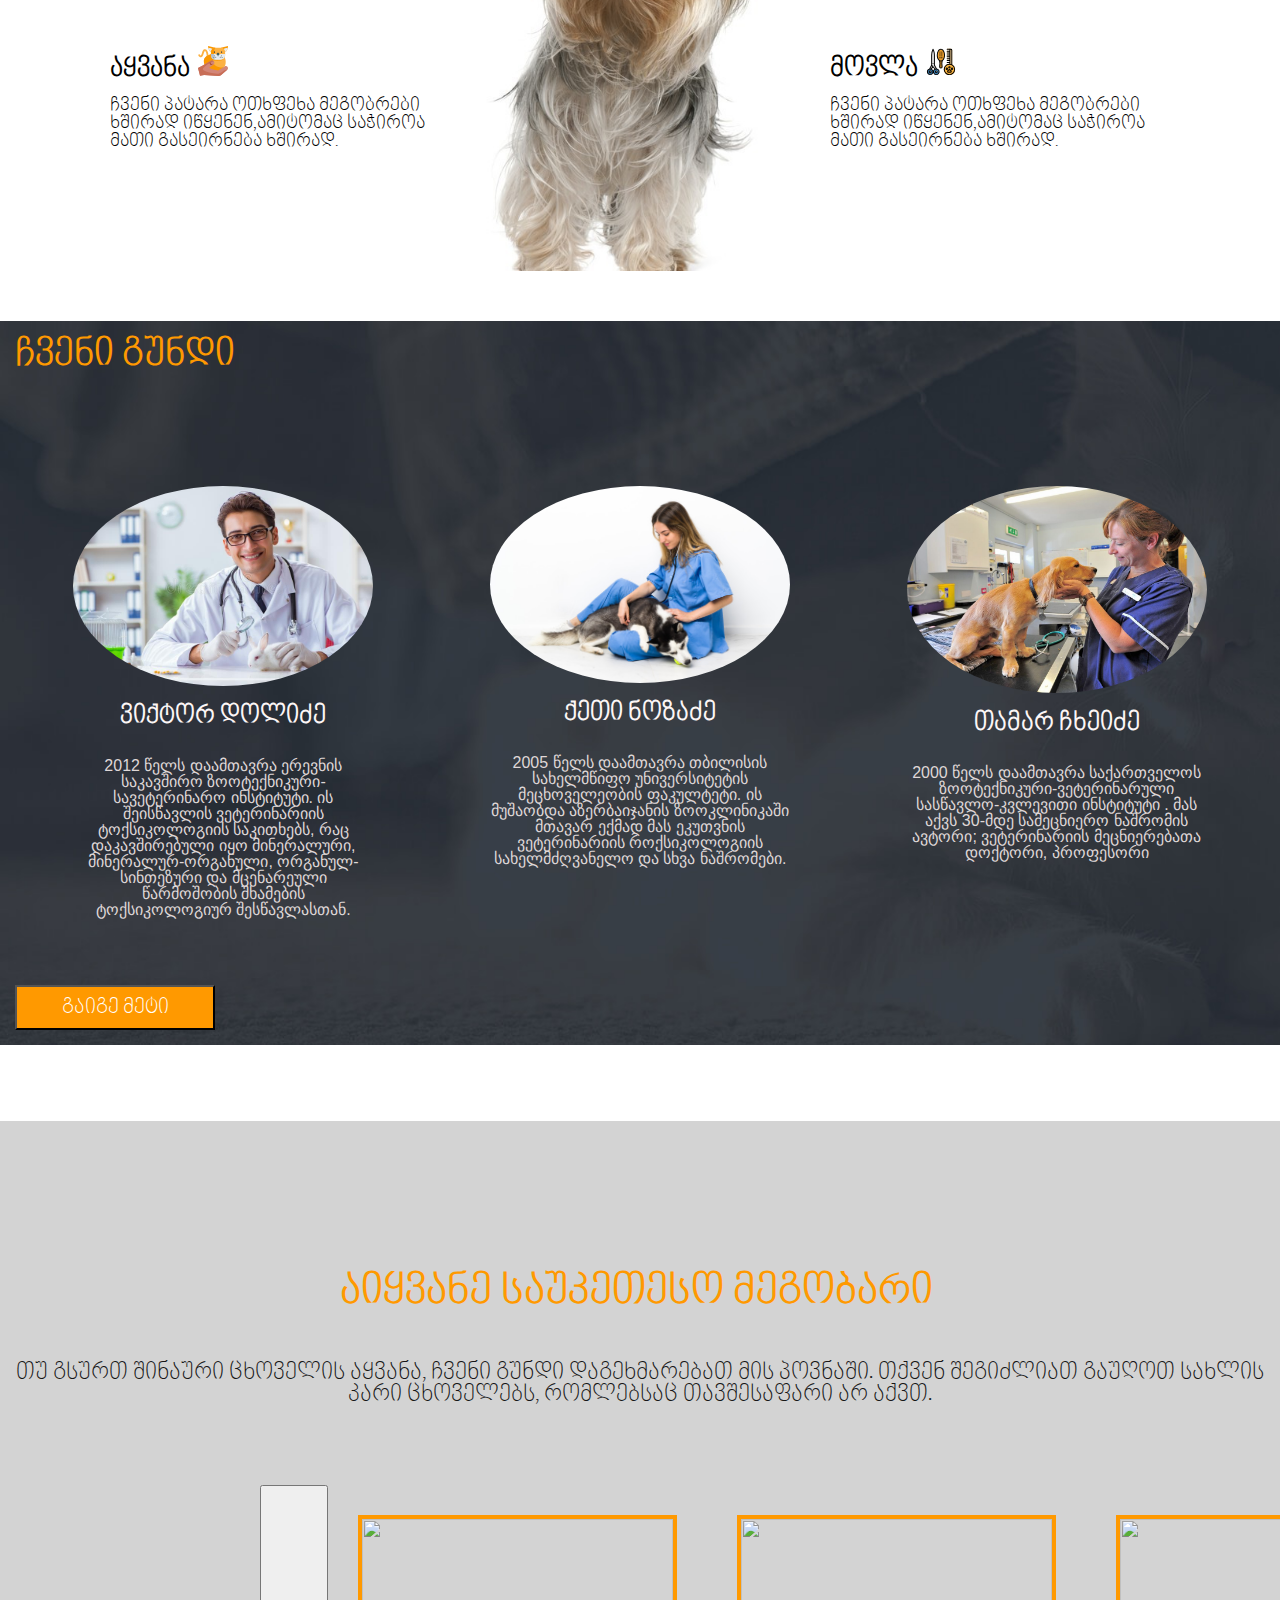
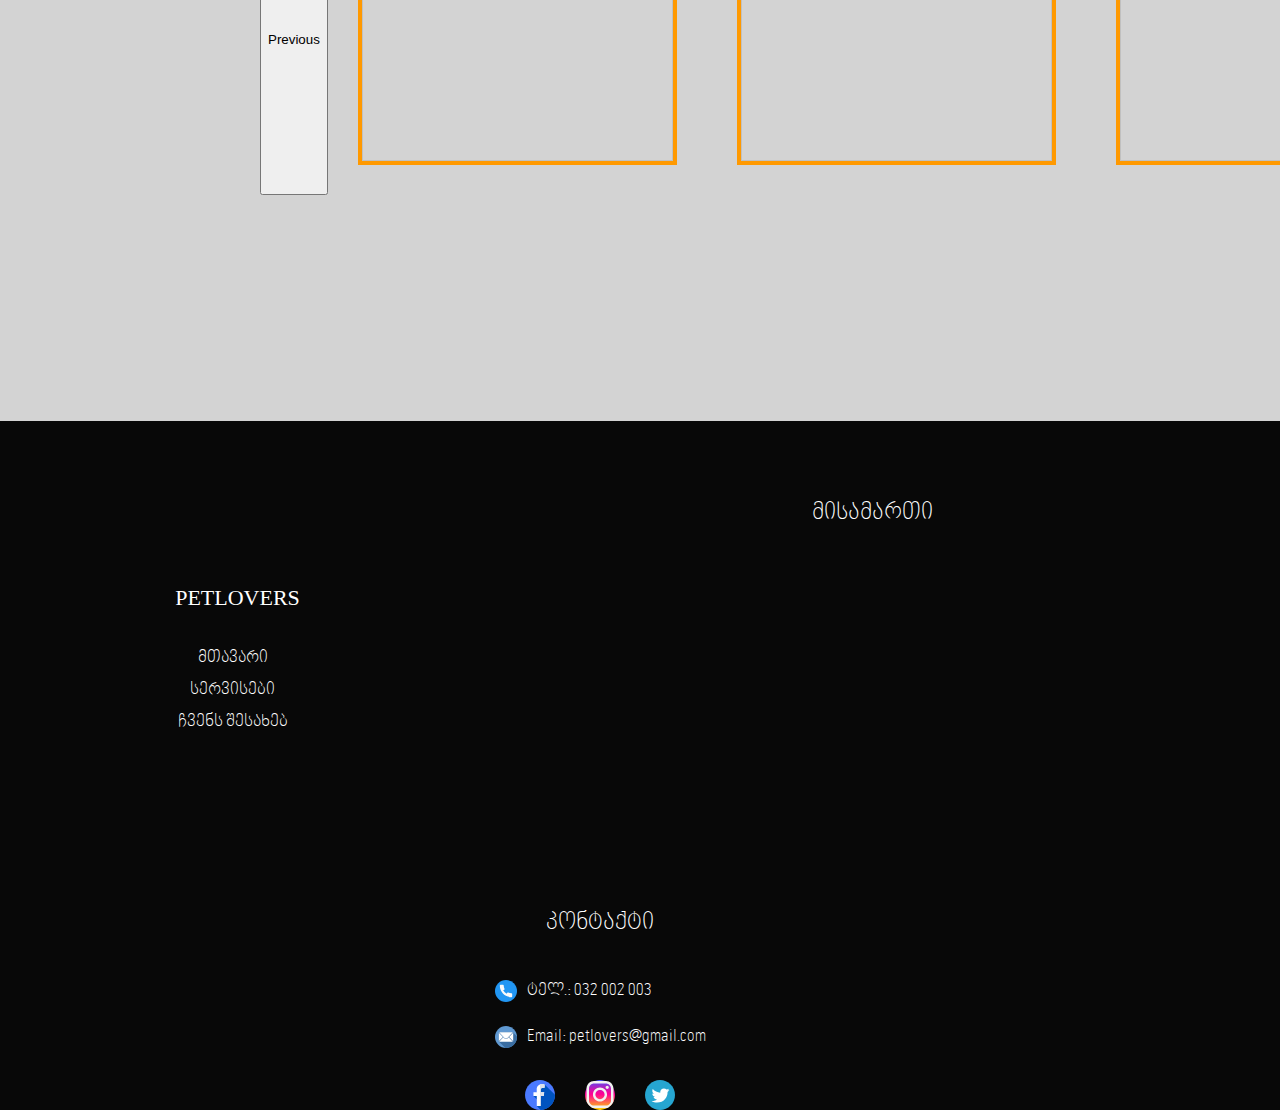
==== commit c235f8f5: "responsive" ====
--- a/index.html
+++ b/index.html
@@ -40,7 +40,7 @@
                     </div>
                 </a>
                 <div class="navigation">
-                    <nav>
+                    <nav class="nav-link" id="links">
                         <ul class="nav-ul">
                             <li class="nav-li"> <a class="nav-li active" href="index.html"> მთავარი </a></li>
                             <div class="dropdown">
@@ -48,11 +48,10 @@
                                     <li> <a class="dropbtn"> სერვისები </a></li>
                                     <i class="fas fa-arrow-down"></i>
                                     <div class="dropdown-content">
-                                        <a class="list" href="#">გასეირნება</a>
+                                        <a class="list" href="walk.html">გასეირნება</a>
                                         <a class="list" href="adopt.html">აყვანა</a>
-                                        <a class="list" href="#">ჯანმრთელობა</a>
+                                        <a class="list" href="health.html">ჯანმრთელობა</a>
                                         <a class="list" href="groom.html">მოვლა</a>
-                                        <a class="list" href="#">განცხადებები</a>
                                     </div>
                                 </div>
                             </div>
@@ -80,7 +79,7 @@
                     </div>
                 </div>
 
-                <div class="burger-bar">
+                <div class="burger-bar" id="burgerbtn">
                     <i class="fas fa-bars burger"></i>
                 </div>
 
@@ -121,7 +120,7 @@
         <div class="ser-container">
             <div class="first-block">
                 <div class="walk">
-                    <h3 class="components">გასეირნება</h3>
+                   <a href="walk.html"> <h3 class="components">გასეირნება</h3> </a>
                     <img class="animal" src="images/animals.svg" alt="walking">
 
                 </div>
@@ -139,8 +138,9 @@
             <img class="dog" src="images/dog.jpg" alt="dog">
             <div class="second-block">
                 <div class="walk">
-                    <h3 class="components">ჯანმრთელობა</h3>
+                    <a href="health.html"> <h3 class="components">ჯანმრთელობა</h3>  </a>
                     <i class="fas fa-plus-square"></i>
+              
                 </div>
                 <p class="animal-p"> ჩვენი პატარა ოთხფეხა მეგობრები ხშირად იწყენენ,ამიტომაც საჭიროა მათი გასეირნება
                     ხშირად.</p>
@@ -204,7 +204,7 @@
                     </div>
                 </div>
             </div>
-            <button class="sec3-button">გაიგე მეტი</button>
+            <a href="health.html"><button class="sec3-button">გაიგე მეტი</button></a>
         </div>
     </section>
     <!-- section 4 -->
@@ -243,7 +243,7 @@
                     </div>
                 </div>
             </section>
-            <button class="read">გაიგე მეტი</button>
+          <a href="adopt.html"> <button class="read">გაიგე მეტი</button> </a>
         </div>
     </section>
 
--- a/css/style.css
+++ b/css/style.css
@@ -16,7 +16,6 @@
 	display: flex;
     justify-content: space-between;
 	top: 0;
-    flex-wrap: wrap;
     background-color: black;
     position: fixed;
     z-index: 7;
@@ -159,6 +158,7 @@
     margin-right: 80px;
     margin-left: 50px;
     margin-top: 18px;
+    display: block;
 
 }
 .flag1 {
@@ -301,7 +301,7 @@
 .section-2 {
     margin-top: 100px;
     margin-bottom: 100px;
-    
+    flex-wrap: wrap;
 }
 .services {
     font-size: 30px;
@@ -328,6 +328,7 @@
     display: flex;
     margin-left: 450px;
     margin-top: 80px;
+    flex-wrap: wrap;
 }
 .walk {
     display: flex;
@@ -374,6 +375,7 @@
 /* section-3 style */
 .section-3 {
     height: 800px;
+    flex-wrap: wrap;
  
 }
 
@@ -391,6 +393,7 @@
     display: flex;  
     padding-top: 150px;
     justify-content: space-around;
+    flex-wrap: wrap;
 }
 
 .section3-wrapper {
@@ -563,11 +566,13 @@
     text-align: center;
     display: flex;
     z-index: 9;
+    flex-wrap: wrap;
 }
 .left-block {
     max-width: 400px;
     width: 100%;
     margin-left:60px ;
+    fle
 }
 .petlovers2 {
     font-size: 22px;
@@ -856,6 +861,7 @@
     background-repeat: no-repeat;
     position: relative;
     padding-top: 200px;
+   
 }
 .login1 {
     max-width: 600px;
@@ -863,7 +869,7 @@
     height: 600px;
     background-color: white;
     margin: 0 auto;
-   
+  
 }
 .login-wrapper {
     font-size: 30px;
@@ -928,6 +934,7 @@
 /* adopt style */
 .adopt-sec {
 height: 1800px;
+margin-left: 80px;
 }
 .divs-div {
     width: 100%;
@@ -977,6 +984,8 @@
     display: flex;
     margin-bottom: 50px;
    margin-left: 150px;
+   max-width: 900px;
+   width: 100%;
    
 }
 
@@ -986,6 +995,13 @@
   
 }
 .cat-img:hover{
+    opacity: 0.3;
+}
+.cat-img9{
+    max-width: 300px;
+   height: 290px;
+}
+.cat-img9:hover {
     opacity: 0.3;
 }
 .box-wrapper {
@@ -1012,7 +1028,7 @@
     border: 2px solid white;
 }
 .pic-div1 {
-    max-width: 330px;
+    max-width: 310px;
     width: 100%;
     height: 400px;
     margin-right: 40px;
@@ -1039,6 +1055,17 @@
     box-shadow: 10px 10px 5px #aaaaaa;
     text-align: center;
 }
+.pic-div4{
+    max-width: 400px;
+    height: 100%;
+    height: 410px;
+    margin-right: 40px;
+    padding: 7px;
+    border: 3px solid #aaaaaa;
+    box-shadow: 10px 10px 5px #aaaaaa;
+    text-align: center;
+}
+  
 .adopt-btn {
     max-width: 200px;
     width: 100%;
@@ -1192,7 +1219,8 @@
     font-weight: bold;
     font-family: "BPG Nino Elite Caps", sans-serif;
     color: white;
-    width: 200px;
+    max-width: 200px;
+    width: 100%;
     border: 2px solid #ff9900 ;
     background-color: #ff9900;
     margin-top: 50px;
@@ -1205,7 +1233,6 @@
   }
   .groom-div1 {
       display: flex;
-      /* margin-left: 200px; */
       background-color: rgb(233, 228, 212);
       padding: 30px;
   }
@@ -1218,6 +1245,7 @@
 .flex2 {
     text-align: center;
     max-width: 900px;
+    width: 100%;
 }
   .wash-header {
     font-size: 25px;
@@ -1279,4 +1307,324 @@
     width: 100%;
     border-radius: 20%;
     margin-right: 50px;
-  }+  }
+
+  /* health style */
+  .health-section {
+      padding-top: 110px;
+  }
+  .health-container {
+      display: flex;
+      padding:30px;
+  }
+.health-image {
+    max-width: 900px;
+    width: 100%;
+    height: 600px;
+    margin-left: 30px;
+}
+.health-div {
+    text-align: center;
+    margin-right: 100px;
+    margin-top: 120px;
+}
+.health-wrapper {
+    font-size: 32px;
+    font-weight: bold;
+    font-family: "BPG Nino Elite Caps", sans-serif;
+    color: #ff9900;
+    margin-bottom: 70px;
+}
+.health-paragraph {
+    font-size: 20px;
+    font-family: "BPG Nino Elite Caps", sans-serif;
+    color: #0f0f0f;
+    letter-spacing: 1px;
+    line-height: 1.5;
+}
+.health-ser {
+    margin-bottom: 200px;
+    text-align: center;
+}
+.our-ser {
+    font-size: 33px;
+    font-weight: bold;
+    font-family: "BPG Nino Elite Caps", sans-serif;
+    color: white;
+    border: 2px solid #ff9900 ;
+    background-color: #ff9900;
+    max-width: 400px;
+    width: 100%;
+    padding-top: 18px;
+    margin-left: 770px;
+    margin-top: 100px;
+   
+}
+.health-box{
+    display:flex;
+    margin-top: 150px;
+    padding-left:50px; 
+    padding-right: 70px;
+}
+.box1{
+    max-width: 500px;
+    width: 100%;
+    height: 580px;
+    margin-left: 50px;
+    border: 4px solid #ff9900 ;
+    padding:20px;
+   
+}
+.box2{
+    max-width: 600px;
+    width: 100%;
+    height: 580px;
+    margin-left: 50px;
+    border: 4px solid #ff9900 ;
+    padding:20px;
+}
+.box-img1 {
+    max-width: 370px;
+    width: 100%;
+    height: 250px;
+}
+.box-img2{
+    max-width: 600px;
+    width: 100%;
+    height: 250px;
+  
+}
+.box-img3{
+    max-width: 350px;
+    width: 100%;
+}
+.box-img4 {
+    max-width: 600px;
+    width: 100%;
+    height: 250px;
+    
+}
+.box-head {
+    font-size: 28px;
+    font-weight: bold;
+    font-family: "BPG Nino Elite Caps", sans-serif;
+    color: #ff9900;
+    margin-top: 20px;
+}
+.box-p {
+    font-size: 22px;
+    font-family: "BPG Nino Elite Caps", sans-serif;
+    color: #20201f;
+    margin-top: 30px;
+}
+.reserve5 {
+    max-width: 120px;
+    width: 100%;
+    height: 50px;
+    font-size: 20px;
+    color: #ff9900;
+    border-color: white;
+    float: right;
+    margin-top: 20px;
+
+}
+.ask-box {
+    background-color: #f8990b;
+    margin-left: 330px;
+    margin-bottom: 100px;
+    height: 1000px;
+    max-width: 1300px;
+    padding-top: 80px;
+}
+
+.flex6 {
+    display: flex;
+    margin-left: 170px;
+    margin-top: 150px;
+    justify-content: space-around;
+    max-width: 1000px;
+}
+.health-form {
+    display: flex;
+    max-width: 250px;
+   
+}
+.ask-header {
+    font-size: 28px;
+    font-weight: bold;
+    font-family: "BPG Nino Elite Caps", sans-serif;
+    color: #ff9900;
+    background-color: white;
+    max-width: 350px;
+    padding: 30px;
+    border-radius: 30%;
+    margin-left: 500px;
+   
+}
+.ask-img {
+    max-width: 380px;
+    height: 400px;
+    
+}
+.dog-check{
+    font-size: 20px;
+    font-weight: bold;
+    font-family: "BPG Nino Elite Caps", sans-serif;
+    color: white;
+    
+
+}
+.cat {
+    color: white;
+}
+.form-button {
+    font-size: 18px;
+    color: #ff9900;
+    width: 200px;
+    height: 50px;
+    margin-top: 100px;
+    margin-left: 320px;
+}
+/* walking style */
+
+.walk-container {
+    padding-top: 180px;
+    padding-bottom: 250px;
+
+}
+.walk-wrapper {
+    font-size: 33px;
+    font-weight: bold;
+    font-family: "BPG Nino Elite Caps", sans-serif;
+    color: white;
+    max-width: 300px;
+    width: 100%;
+    border: 2px solid #ff9900 ;
+    background-color: #ff9900;
+    padding: 15px;
+    margin-left: 800px;
+    text-align: center;
+}
+.wrapper2 {
+    font-size: 33px;
+    font-weight: bold;
+    font-family: "BPG Nino Elite Caps", sans-serif;
+    color: white;
+    max-width: 300px;
+    width: 100%;
+    border: 2px solid #ff9900 ;
+    background-color: #ff9900;
+    padding: 15px;
+    margin-left: 800px;
+    text-align: center;
+}
+.walking-box {
+    display: flex;
+    margin-left: 70px;
+    margin-right: 70px;
+}
+.walk-img {
+    max-width: 700px;
+    width: 100%;
+    border-radius: 27% 73% 30% 70% / 59% 30% 70% 41% ;
+    margin-bottom: 70px;
+
+}
+.walk-div {
+    padding: 34px;
+}
+.walk-paragraph {
+
+    font-size: 20px;
+    font-family: "BPG Nino Elite Caps", sans-serif;
+    color: #0f0f0f;
+    letter-spacing: 1px;
+    line-height: 1.5;
+    margin-top: 20px;
+    
+}
+.walk-button3 {
+    max-width: 300px;
+    width: 100%;
+    height: 50px;
+    font-size: 20px;
+    color: #ff9900;
+    border-color: white;
+    margin-top: 80px;
+    margin-right: 100px;
+    float: right;
+}
+.walk2{
+    display: flex;
+    max-width: 1600px;
+    margin-left: 200px;
+    margin-top: 150px;
+    justify-content: space-around;
+}
+.walk3 {
+    display: flex;
+    max-width: 1600px;
+    margin-left: 200px;
+    margin-top: 50px;
+    justify-content: space-around;
+}
+.walk-div1 {
+max-width: 700px;
+width: 100%;
+display: flex;
+border: 3px solid #aaaaaa;
+ box-shadow: 10px 10px 5px #aaaaaa;
+padding:20px;
+}
+.walk-container2 {
+padding-top: 150px;
+}
+.walk-flex{
+    margin-top: 50px;
+    text-align: center;
+    padding:10px;
+}
+
+.person {
+    max-width: 350px;
+    width: 100%;
+    border-radius: 20%;
+}
+.person1 {
+    max-width: 390px;
+    width: 100%;
+    height: 300px;
+    border-radius: 20%;
+}
+.walk-name {
+    font-size: 24px;
+    font-weight: bolder;
+    font-family: "BPG Nino Elite Caps", sans-serif;
+    color: #ff9900;
+}
+.walk-p {
+    font-size: 18px;
+    font-family: "BPG Nino Elite Caps", sans-serif;
+    color: #0f0f0f;
+    margin-top: 30px;
+}
+.walk-button {
+    max-width: 120px;
+    width: 100%;
+    height: 50px;
+    font-size: 20px;
+    color: #ff9900;
+    border-color: white;
+    margin-top: 15px;
+}
+.walk-button1 {
+    max-width: 200px;
+    width: 100%;
+    height: 50px;
+    font-size: 20px;
+    color: #ff9900;
+    border-color: white;
+    margin-top: 50px;
+    margin-right: 200px;
+    float: right;
+}--- a/css/responsive.css
+++ b/css/responsive.css
@@ -0,0 +1,170 @@
+@media (max-width:1000px){
+    .nav-ul {
+        display: none;
+        width: 100%;
+    }
+
+.burger-bar  {
+display: block;
+margin-right: 50px;
+margin-top: 20px;
+
+}
+.div-logo {
+    width: 100px;
+}
+.paw {
+width: 30px;
+margin-left:auto;
+margin-top: 15px;
+
+}
+.petlovers {
+    font-size: 24px;
+    margin-left:auto;
+    margin-top: 15px;
+}
+.navigation {
+    flex-direction: column;
+    align-items: flex-start;
+    width: 100%;
+}
+.nav-ul {
+flex-direction: column;
+}
+.nav-link {
+    width: 100%;
+}
+.nav-link.active {
+    display: block;
+}
+
+
+.ser-container {
+    width: 300px;
+}
+
+
+
+
+}
+@media (max-width:800px) {
+    .log-div {
+        width: 100px;
+        padding: auto;
+    }
+    .login{
+        font-size: 13px;
+        padding-left: 8px;
+        
+        
+    }
+   
+}
+    .paw {
+    width: 30px;
+    margin-left:auto;
+    margin-top: 15px;
+    
+    }
+   .petlovers {
+        font-size: 24px;
+        margin-left:auto;
+        margin-top: 15px;
+    }
+.flag {
+    display: none;
+}
+
+   .burger-bar {
+    width: 30px;
+    margin-right: 40px;
+}
+.log-lang {
+    width: 100px;
+    margin-left: 0px;
+    margin-right: 30px;
+text-align: center;
+}
+.burger-bar{
+    margin-right: 0px;
+}
+
+/* .adopt-header {
+    height: auto;
+    width: 300px;
+    margin:auto;
+    margin-top:180px;
+    margin-left: 30px;
+}
+.pet-adopt {
+    font-size: 18px;
+}
+.adopt-container {
+    font-size:15px ;
+}
+.find-bt {
+    font-size: 18px;
+    width: 150px;
+} */
+
+.paragraph {
+    margin:auto;
+   padding:15px;
+    text-align: center;
+
+}
+.p-1 {
+    font-size: 18px;
+    margin-top:30px;
+}
+
+
+
+}
+.section1 {
+    height: 300px;
+}
+.ser-container{flex-wrap: wrap;
+    margin:auto;
+    justify-content: center;
+
+}
+.services {
+    margin:auto;
+}
+
+.section-2 {
+    justify-content: center;
+    margin:auto;
+    margin-bottom: 50px;
+}
+.section3-wrapper {
+  margin:auto;
+  justify-content: center;
+    
+}
+.bg-image {
+    height: auto;
+    padding:15px;
+  
+}
+.first {
+    margin-bottom: 99px;
+}
+.sec3-button {
+    margin:auto;
+}
+.footer-container {
+    height: auto;
+    justify-content: center;
+}
+.map {
+    padding: 30px;
+}
+.right-block {
+   margin:auto
+}
+.left-block {
+    margin:auto;
+}
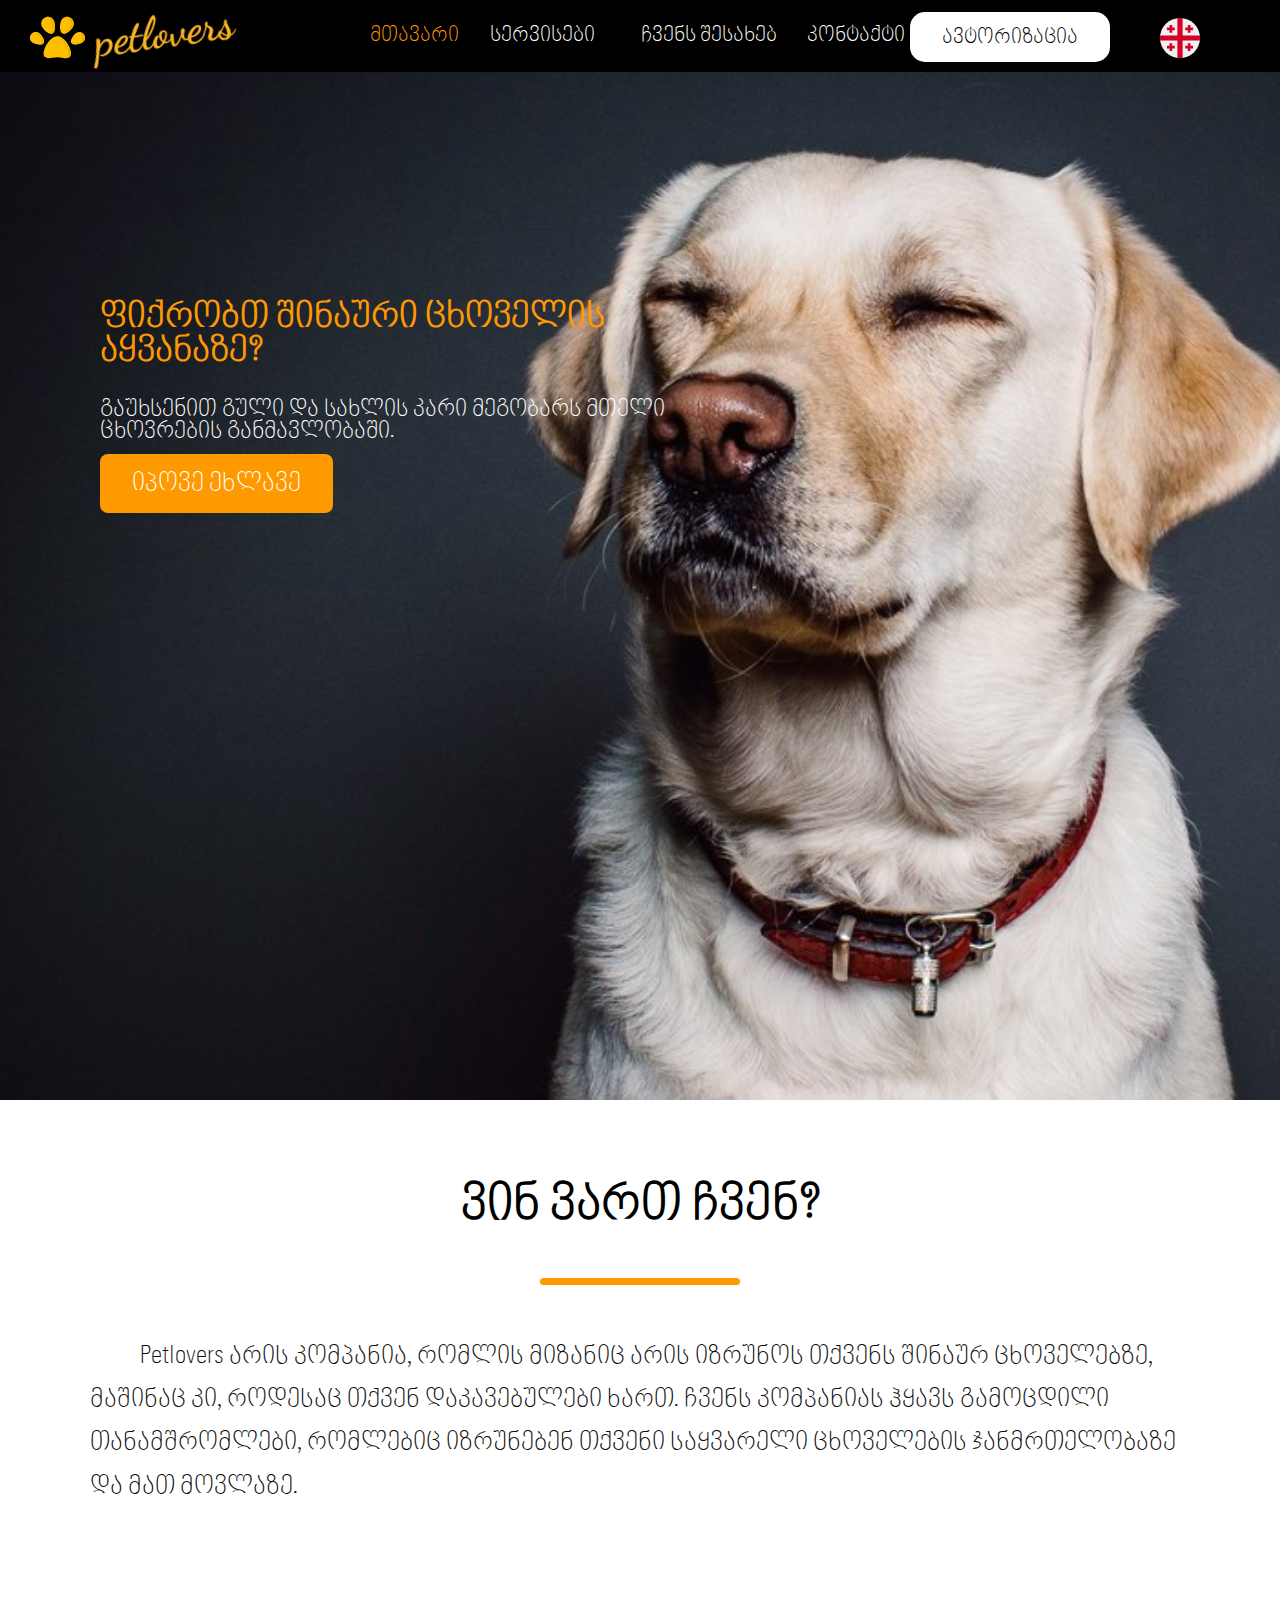
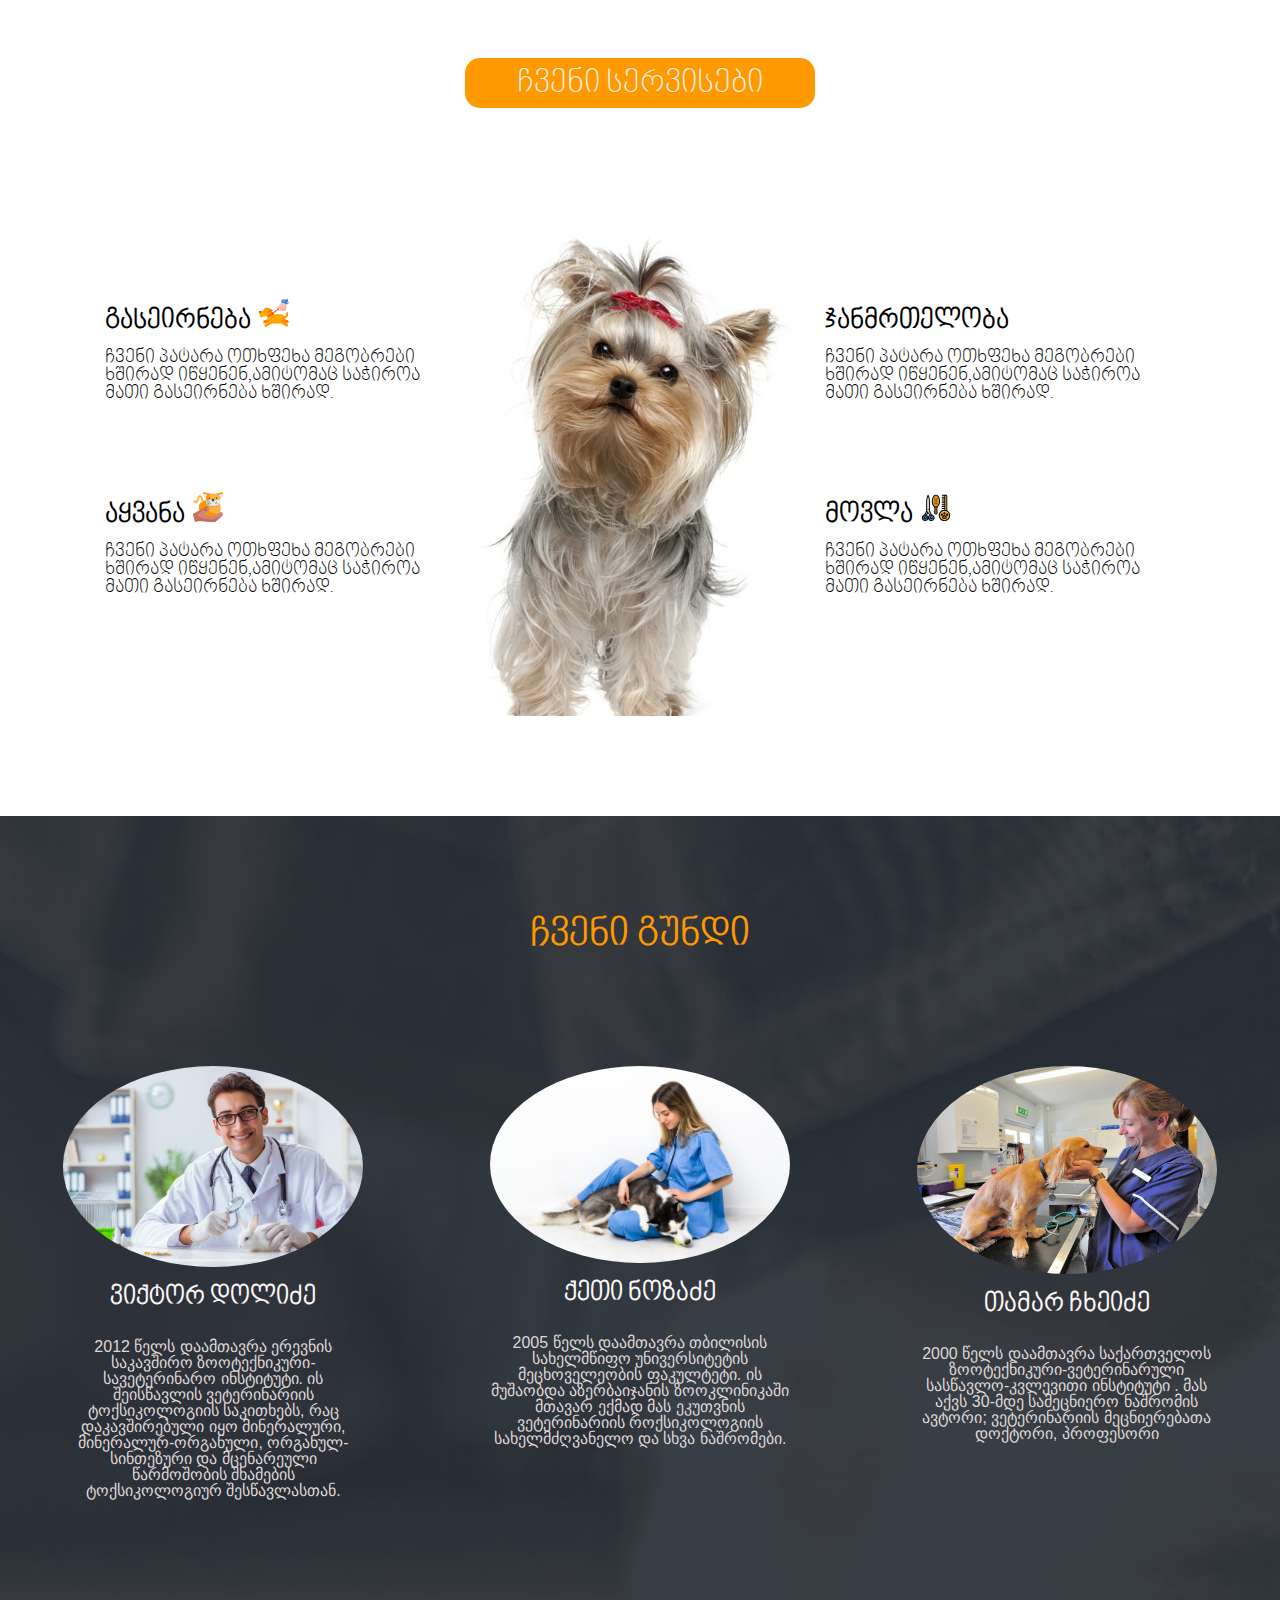
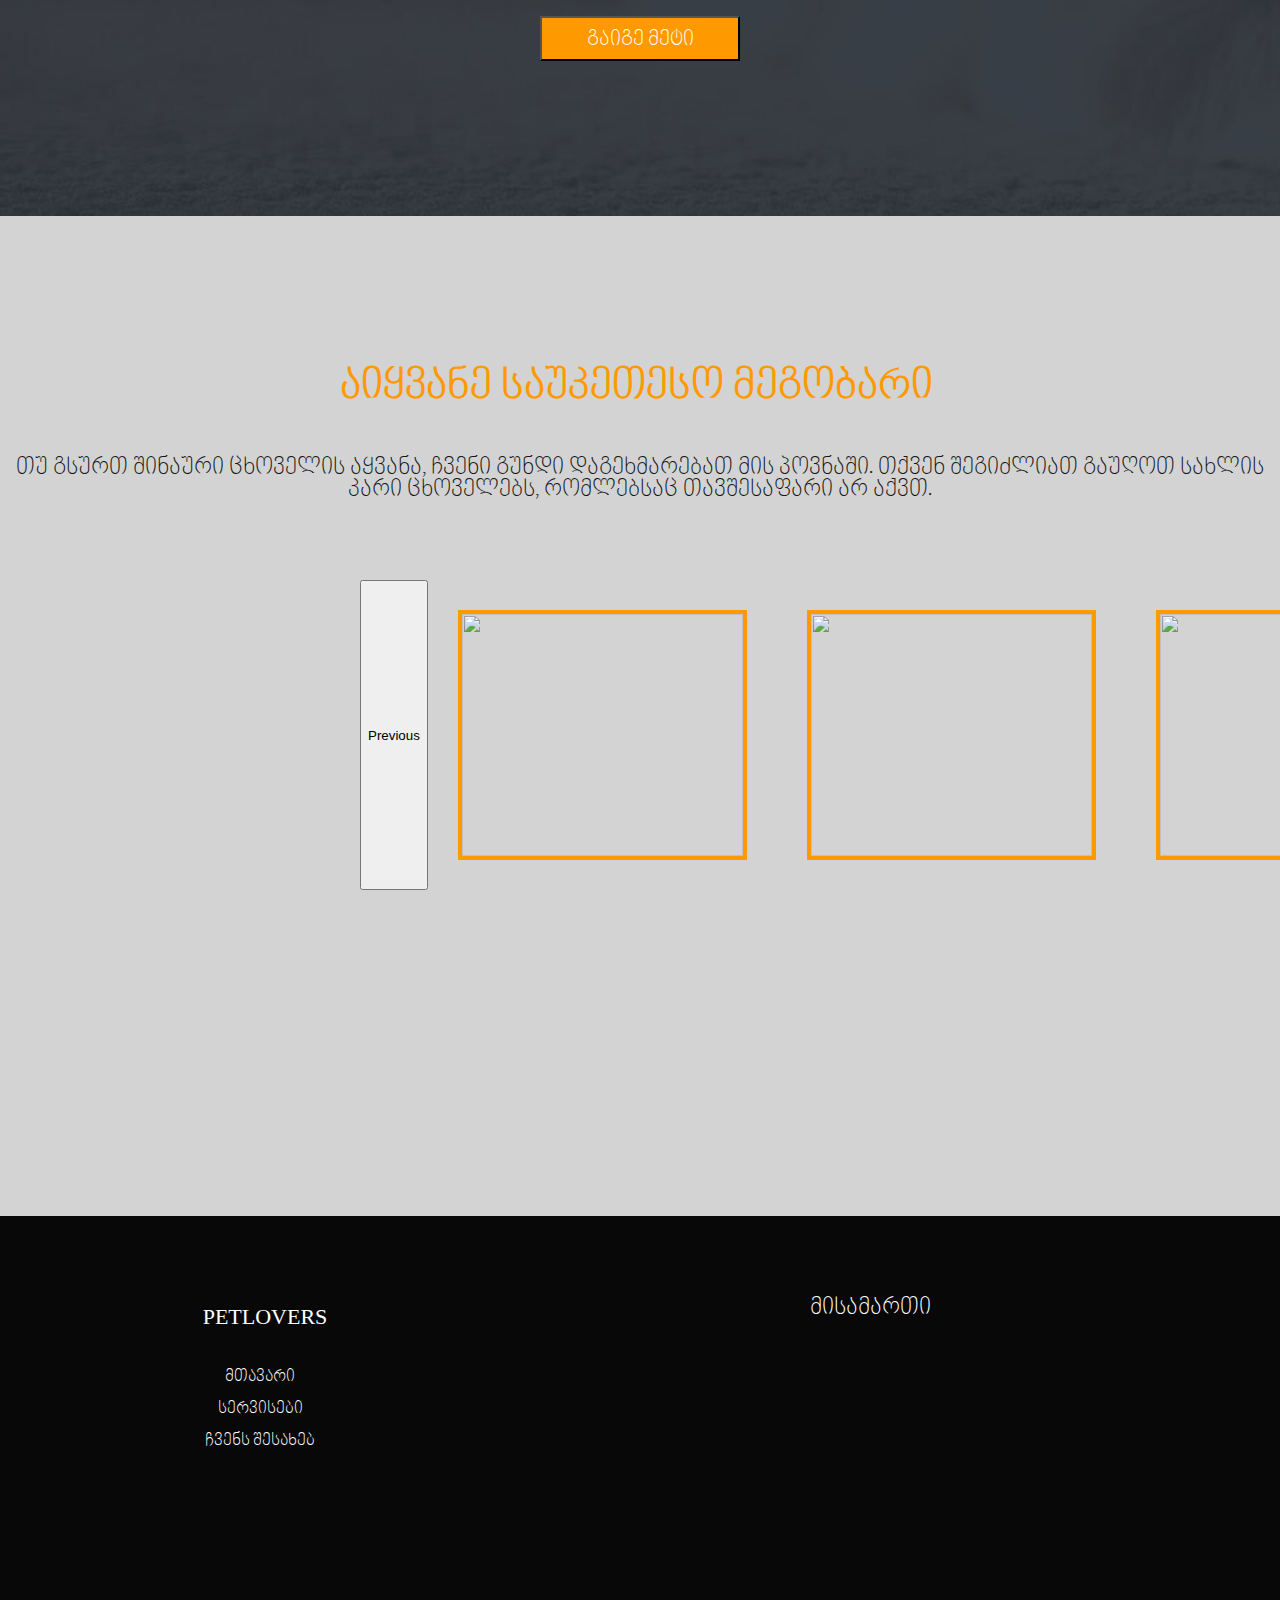
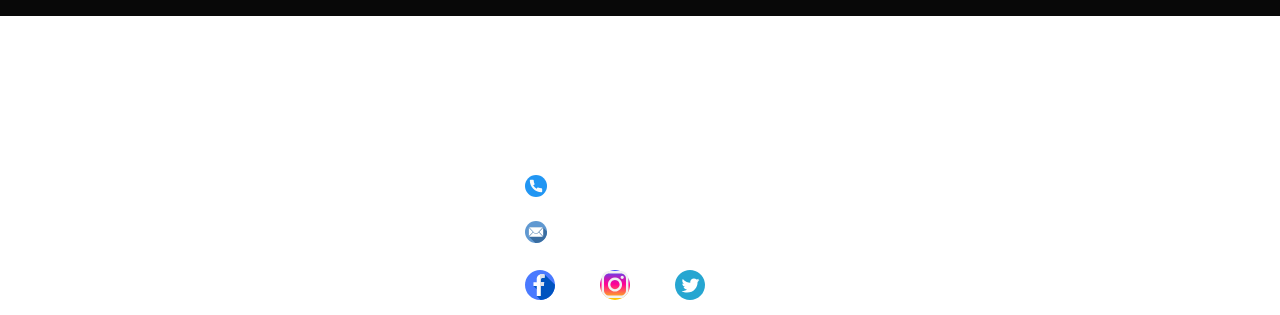
==== commit 8bf5c584: "responsive" ====
--- a/index.html
+++ b/index.html
@@ -19,8 +19,8 @@
     <link rel="stylesheet" type="text/css" href="css/style.css">
     <link rel="stylesheet" type="text/css" href="css/responsive.css">
 
-    <link rel="stylesheet"  href="https://cdnjs.cloudflare.com/ajax/libs/animate.css/4.1.1/animate.min.css"/>
-    
+    <link rel="stylesheet" href="https://cdnjs.cloudflare.com/ajax/libs/animate.css/4.1.1/animate.min.css" />
+
 
 </head>
 
@@ -84,18 +84,16 @@
                 </div>
 
             </div>
-            <div class="adopt-header animate__animated  animate__fadeInLeft">
-                <h3 class="pet-adopt"> ფიქრობთ შინაური ცხოველის აყვანაზე?</h3>
-                <h3 class="adopt-container">გაუხსენით გული და სახლის კარი მეგობარს მთელი ცხოვრების განმავლობაში.
-                </h3>
-                <a href="adopt.html" class="find-bt">იპოვე ეხლავე</a>
-
-            </div>
-            <div>
-                <img class="chat" src="images/chat.svg" alt="chat">
-
-
-            </div>
+            <div class="resp-adopt">
+                <div class="adopt-header animate__animated  animate__fadeInLeft">
+                    <h3 class="pet-adopt"> ფიქრობთ შინაური ცხოველის აყვანაზე?</h3>
+                    <h3 class="adopt-container">გაუხსენით გული და სახლის კარი მეგობარს მთელი ცხოვრების განმავლობაში.
+                    </h3>
+                    <a href="adopt.html" class="find-bt">იპოვე ეხლავე</a>
+
+                </div>
+            </div>
+           
         </div>
     </header>
     <!-- section 1 -->
@@ -120,7 +118,9 @@
         <div class="ser-container">
             <div class="first-block">
                 <div class="walk">
-                   <a href="walk.html"> <h3 class="components">გასეირნება</h3> </a>
+                    <a href="walk.html">
+                        <h3 class="components">გასეირნება</h3>
+                    </a>
                     <img class="animal" src="images/animals.svg" alt="walking">
 
                 </div>
@@ -138,15 +138,19 @@
             <img class="dog" src="images/dog.jpg" alt="dog">
             <div class="second-block">
                 <div class="walk">
-                    <a href="health.html"> <h3 class="components">ჯანმრთელობა</h3>  </a>
+                    <a href="health.html">
+                        <h3 class="components">ჯანმრთელობა</h3>
+                    </a>
                     <i class="fas fa-plus-square"></i>
-              
+
                 </div>
                 <p class="animal-p"> ჩვენი პატარა ოთხფეხა მეგობრები ხშირად იწყენენ,ამიტომაც საჭიროა მათი გასეირნება
                     ხშირად.</p>
                 <div class="walk">
 
-                    <a href="groom.html"><h3 class="components">მოვლა</h3></a>
+                    <a href="groom.html">
+                        <h3 class="components">მოვლა</h3>
+                    </a>
                     <img class="animal" src="images/beauty-saloon.svg" alt="walking">
 
                 </div>
@@ -204,11 +208,13 @@
                     </div>
                 </div>
             </div>
-            <a href="health.html"><button class="sec3-button">გაიგე მეტი</button></a>
+            <div class="btn-sec3">
+                <a href="health.html"><button class="sec3-button">გაიგე მეტი</button></a>
+            </div>
         </div>
     </section>
     <!-- section 4 -->
-    <section>
+    <section class="sec-4">
 
 
         <div class="section4-div">
@@ -220,7 +226,7 @@
             <p class="paragraph-adopt"> თუ გსურთ შინაური ცხოველის აყვანა, ჩვენი გუნდი დაგეხმარებათ მის პოვნაში. თქვენ
                 შეგიძლიათ გაუღოთ სახლის კარი ცხოველებს, რომლებსაც თავშესაფარი არ აქვთ. </p>
 
-            <section id="slick">
+            <section class="slick1" id="slick">
                 <div class="slider multiple-items">
                     <div class="slider_item">
                         <img src="https://www.cdc.gov/healthypets/images/pets/cute-dog-headshot.jpg">
@@ -243,7 +249,9 @@
                     </div>
                 </div>
             </section>
-          <a href="adopt.html"> <button class="read">გაიგე მეტი</button> </a>
+            
+            <a href="adopt.html"> <button class="read">გაიგე მეტი</button> </a>
+      
         </div>
     </section>
 
@@ -272,21 +280,24 @@
             </div>
 
             <div class="right-block">
-                <h2 class="footer-contact">კონტაქტი </h2>
-                <div class="cont-div">
-                    <a href="tel:032 002 003"><img class="images" src="images/telephone.svg" alt="phone"></a>
-                    <h2 class="ft">ტელ.: 032 002 003</h2>
-                </div>
-                <div class="cont-div">
-                    <a href="mailto:qiso.lukava@gmail.com"><img class="images" src="images/email.svg" alt="Email"></a>
-                    <h2 class="ft"> Email: petlovers@gmail.com</h2>
-                </div>
-                <div class="icon-div1">
-                    <img class="soc-icons" src="images/facebook.svg" alt="fb-icon">
-                    <img class="soc-icons" src="images/instagram.svg" alt="instagram-icon">
-                    <img class="soc-icons" src="images/twitter.svg" alt="twitter-icon">
-                </div>
-
+
+                <div class="resp-footer">
+                    <h2 class="footer-contact">კონტაქტი </h2>
+                    <div class="cont-div">
+                        <a href="tel:032 002 003"><img class="images" src="images/telephone.svg" alt="phone"></a>
+                        <h2 class="ft">ტელ.: 032 002 003</h2>
+                    </div>
+                    <div class="cont-div">
+                        <a href="mailto:qiso.lukava@gmail.com"><img class="images" src="images/email.svg"
+                                alt="Email"></a>
+                        <h2 class="ft"> Email: petlovers@gmail.com</h2>
+                    </div>
+                    <div class="icon-div1">
+                        <img class="soc-icons" src="images/facebook.svg" alt="fb-icon">
+                        <img class="soc-icons" src="images/instagram.svg" alt="instagram-icon">
+                        <img class="soc-icons" src="images/twitter.svg" alt="twitter-icon">
+                    </div>
+                </div>
             </div>
 
         </div>
@@ -314,8 +325,9 @@
 
                         </form>
                         <!-- <input class="input3" type="submit" value="შესვლა"> -->
-                        <button type="submit" class="input3">შესვლა</button>
-
+                        <div class="input33">
+                            <button type="submit" class="input3">შესვლა</button>
+                        </div>
                     </form>
                     <div class="registration">
                         <a href="#">
--- a/css/style.css
+++ b/css/style.css
@@ -2,10 +2,12 @@
 .background-image {
     background-image: url(../images/background99.jpg);
 	width: 100%;
-    height:970px;
+    height:1100px;
     background-size: cover;
     background-repeat: no-repeat;
     position: relative;
+    background-position: center;
+    
    
 
 }
@@ -192,15 +194,18 @@
     height: 25px;
 }
 
-
+.resp-adopt {
+    height: 800px;
+    max-width: 750px;
+    align-items: center;
+    padding-top: 300px;
+    padding-left: 100px;
+}
 
 .adopt-header {
     max-width: 600px;
     width: 100%;
-    height: 400px;
-    position: absolute;
-    margin-top: 400px;
-    margin-left: 200px;
+    height: 700px;
     
 }
  .pet-adopt {
@@ -260,10 +265,11 @@
     margin-top: 50px;
 }
 .paragraph {
-    max-width: 1400px;
-    width: 100%;
-    margin-left: 300px;
-    margin-top: 50px;
+    max-width: 1100px;
+    width: 100%;
+   margin:0 auto;
+   margin-top: 50px;
+
 }
 .p-1 {
     font-size: 24px;
@@ -271,6 +277,7 @@
     text-indent: 50px;
     color: rgb(12, 12, 12) ;
     line-height: 1.8;
+    margin-bottom: 150px;
 }
 .chat {
     max-width: 65px;
@@ -297,18 +304,19 @@
 .first-block {
     max-width: 320px;
     width: 100%;
+    
+ 
 }
 .section-2 {
-    margin-top: 100px;
+    margin-top: 200px;
     margin-bottom: 100px;
-    flex-wrap: wrap;
+    margin:0 auto;
 }
 .services {
     font-size: 30px;
     font-weight: normal;
     font-family: "BPG Nino Elite Caps", sans-serif;
     color: rgb(252, 246, 246);
-    margin-left: 800px;
     border:none;
     background-color: #ff9900;
     padding:10px;
@@ -316,6 +324,8 @@
     border-radius: 15px;
     max-width:350px;
     width: 100%;
+    margin: 0 auto;
+    
 
 }
 .services:hover{
@@ -326,9 +336,12 @@
 
 .ser-container {
     display: flex;
-    margin-left: 450px;
-    margin-top: 80px;
+  margin-bottom: 100px;
+  width: 1070px;
+  margin:0 auto;
     flex-wrap: wrap;
+    padding-top: 100px;
+    margin-bottom: 100px;
 }
 .walk {
     display: flex;
@@ -376,16 +389,20 @@
 .section-3 {
     height: 800px;
     flex-wrap: wrap;
+    text-align: center;
+    
+   
  
 }
 
 .bg-image { background-image: url(../images/background2.jpg);
 	width: 100%;
-    height:800px;
+    height:1000px;
     background-size: cover;
     background-repeat: no-repeat;
     position: absolute;
-    
+    padding-top: 100px;
+   
    
 }
 .big-div {
@@ -394,6 +411,7 @@
     padding-top: 150px;
     justify-content: space-around;
     flex-wrap: wrap;
+  
 }
 
 .section3-wrapper {
@@ -401,9 +419,10 @@
     font-weight: bold;
     font-family: "BPG Nino Elite Caps", sans-serif;
     color: #ff9900;
-    margin-left: 860px;;
-    margin-top: 40px;
-    position: absolute;
+   position: absolute;
+   justify-content: center;
+   width: 100%;
+
 }
 .first {
     max-width: 300px;
@@ -450,6 +469,9 @@
     justify-content: space-between;
     margin-left: 100px;
 }
+.btn-sec3{
+  margin:0 auto;
+}
 .sec3-button {
     font-size: 20px;
     font-family: "BPG Nino Elite Caps", sans-serif;
@@ -460,7 +482,7 @@
     height: 45px;
     padding: 2px;
     margin-top: 150px;
-    margin-left: 850px; 
+    
    
 }
 .sec3-button:hover{
@@ -473,7 +495,8 @@
  /* section 4 style */
 
 .section4-div {
-    height: 900px;
+    height: 1200px;
+    padding-top: 200px;
     background-color: lightgray;
  
 }
@@ -527,6 +550,9 @@
     height: 100%;
     display: block;
     object-fit: cover;
+}
+.slick1 {
+   margin-left: 100px;
 }
 
 
@@ -597,28 +623,35 @@
     font-family: "BPG Nino Elite Caps", sans-serif;
     color: white;
     margin-bottom: 40px;
-    padding-right: 80px;
     padding-top: 90px;
+    text-align: center;
 
 }
 .right-block{
     max-width: 350px;
     width: 100%;
-    margin-right: 85px;
-    margin-left: 100px;
+     text-align: center;
+     margin:auto;
+}
+.resp-footer {
+    width: 230px;
+    text-align: center;
+    margin: 0 auto;
 }
 .cont-div {
     display: flex;
-  margin-left: 30px;
+    width: 100%;
+  margin:0 auto;
   
 }
 .icon-div1 {
     display: flex;
-    max-width: 150px;
+    max-width: 180px;
     width: 100%;
     justify-content: space-between;
-    margin-top: 15px;
-    margin-left: 60px;
+    text-align: center;
+    padding-top: 10px;
+    padding-bottom: 15px;
     
 }
 .soc-icons {
@@ -635,6 +668,7 @@
     width: 100%;
     margin-right: 10px;
     margin-top: 7px;
+   
 }
 .ft {
     font-size: 16px;
@@ -676,10 +710,13 @@
 }
 
   /*  about us*/
-
+.big-div{
+    flex-wrap: wrap;
+}
   .div-1{
       max-width: 700px;
       width: 100%;
+      flex-wrap: wrap;
   }
   .about-wrapper {
     font-size: 75px;
@@ -706,12 +743,12 @@
       padding:40px;
       background-color: rgb(240, 161, 50);
       margin-bottom: 60px;
+      flex-wrap: wrap;
   }
   
   .img-div {
       display: flex;
-      
-      
+    
 
   }
   .office {
@@ -721,11 +758,12 @@
 
   }
   .office1 {
-      max-width: 768px;
+      max-width: 808px;
       width: 100%;
       height: 350px;
       margin-top: 25px;
   }
+
 
   /* contact style */
   .big-div1 {
@@ -741,7 +779,7 @@
       padding:50px;
       justify-content: space-around;
       margin-bottom: 40px;
-      
+      flex-wrap: wrap;
   }
  
   .form-container {
@@ -753,7 +791,8 @@
       font-weight: bold;
       font-family: "BPG Nino Elite Caps", sans-serif;
       color: rgb(48, 47, 48);
-     margin-bottom: 50px;
+      margin-bottom: 50px;
+     flex-wrap: wrap;
   
   }
   .form1{
@@ -891,13 +930,17 @@
     width: 100%;
     height: 60px;
     margin-top: 30px;
-    margin-left: 200px;
     font-size: 22px;
     font-family: "BPG Nino Elite Caps", sans-serif;
     font-weight: bold;
     background-color: #ff9900;
     border:none;
     border-radius: 5px;
+    justify-content: center;
+}
+.input33{
+width: 100%;
+text-align: center;
 }
 .checkbox {
     display: flex;
@@ -1127,13 +1170,15 @@
     margin: auto;
     padding: 0;
     border: 1px solid #888;
-    width: 80%;
+    max-width: 80%;
+    width:100%;
     box-shadow: 0 4px 8px 0 rgba(0,0,0,0.2),0 6px 20px 0 rgba(0,0,0,0.19);
     -webkit-animation-name: animatetop;
     -webkit-animation-duration: 0.4s;
     animation-name: animatetop;
     animation-duration: 0.4s;
-    width: 50%;
+    max-width: 50%;
+    width: 100%;
   }
   
   /* Add Animation */
--- a/css/responsive.css
+++ b/css/responsive.css
@@ -1,7 +1,7 @@
-@media (max-width:1000px){
+@media (max-width:1200px){
     .nav-ul {
         display: none;
-        width: 100%;
+      
     }
 
 .burger-bar  {
@@ -24,31 +24,31 @@
     margin-left:auto;
     margin-top: 15px;
 }
-.navigation {
-    flex-direction: column;
-    align-items: flex-start;
-    width: 100%;
-}
-.nav-ul {
-flex-direction: column;
-}
-.nav-link {
-    width: 100%;
-}
-.nav-link.active {
-    display: block;
-}
-
+
+
+
+.slick1 {
+    display: none;
+}
 
 .ser-container {
     width: 300px;
-}
-
-
-
-
-}
-@media (max-width:800px) {
+    justify-content: center;
+}
+.wrapper-div{
+    display: none;
+}
+.paragraph-adopt {
+    display: none;
+}
+
+.read {
+    display: none;
+}
+
+}
+@media (max-width:700px) {
+   
     .log-div {
         width: 100px;
         padding: auto;
@@ -59,8 +59,29 @@
         
         
     }
-   
-}
+   .login1 {
+       height: auto;
+       width: 200px;
+       padding:9px;
+   }
+   .login-wrapper {
+       font-size: 20px;
+   }
+   .registration {
+       width: 100%;
+       padding: 0;
+   }
+   .reg{
+       font-size: 10px;
+       justify-content: center;
+   }
+   .input3{
+       width:100px;
+       height: 30px;
+       margin-bottom: 15px;
+       justify-content: center;
+   }
+
     .paw {
     width: 30px;
     margin-left:auto;
@@ -76,37 +97,21 @@
     display: none;
 }
 
-   .burger-bar {
-    width: 30px;
-    margin-right: 40px;
-}
+  
 .log-lang {
     width: 100px;
     margin-left: 0px;
     margin-right: 30px;
 text-align: center;
 }
-.burger-bar{
-    margin-right: 0px;
-}
-
-/* .adopt-header {
-    height: auto;
-    width: 300px;
-    margin:auto;
-    margin-top:180px;
-    margin-left: 30px;
-}
-.pet-adopt {
-    font-size: 18px;
-}
-.adopt-container {
-    font-size:15px ;
-}
-.find-bt {
-    font-size: 18px;
-    width: 150px;
-} */
+
+.section-1 {
+    padding:20px;
+}
+.resp-adopt {
+    padding-left: 10px;
+}
+
 
 .paragraph {
     margin:auto;
@@ -120,14 +125,11 @@
 }
 
 
-
-}
-.section1 {
-    height: 300px;
-}
 .ser-container{flex-wrap: wrap;
     margin:auto;
     justify-content: center;
+    padding:20px;
+    
 
 }
 .services {
@@ -138,8 +140,10 @@
     justify-content: center;
     margin:auto;
     margin-bottom: 50px;
+    padding:10px
 }
 .section3-wrapper {
+    width: 600px;
   margin:auto;
   justify-content: center;
     
@@ -168,3 +172,73 @@
 .left-block {
     margin:auto;
 }
+
+.walk-container {
+    flex-direction: column;
+}
+.walk-box {
+    flex-wrap: wrap;
+}
+.div-1 {
+    padding: 0;
+}
+.div-2{
+    width: auto;
+    height: auto;
+    justify-content: center;
+    
+ 
+}
+.big-div {
+    padding: 60px;
+}
+.img-div {
+
+    flex-wrap: wrap;
+    justify-content: center;
+}
+.office {
+    margin-top: 25px;
+    width: 230px;
+}
+.big-div1 {
+    height: auto;
+    padding:40px
+}
+
+.flex {
+    flex-direction: column;
+}
+.wrapper-div {
+    display: none;
+}
+.paragraph-adopt{
+    display: none;
+}
+.slick1 {
+    display: none;
+}
+.read {
+    display: none;
+}
+
+
+
+
+
+
+
+
+}
+
+@media (max-width:500px) {
+    .section3-wrapper {
+        width: 300px;
+      margin:auto;
+      justify-content: center;
+        
+    }
+
+
+
+}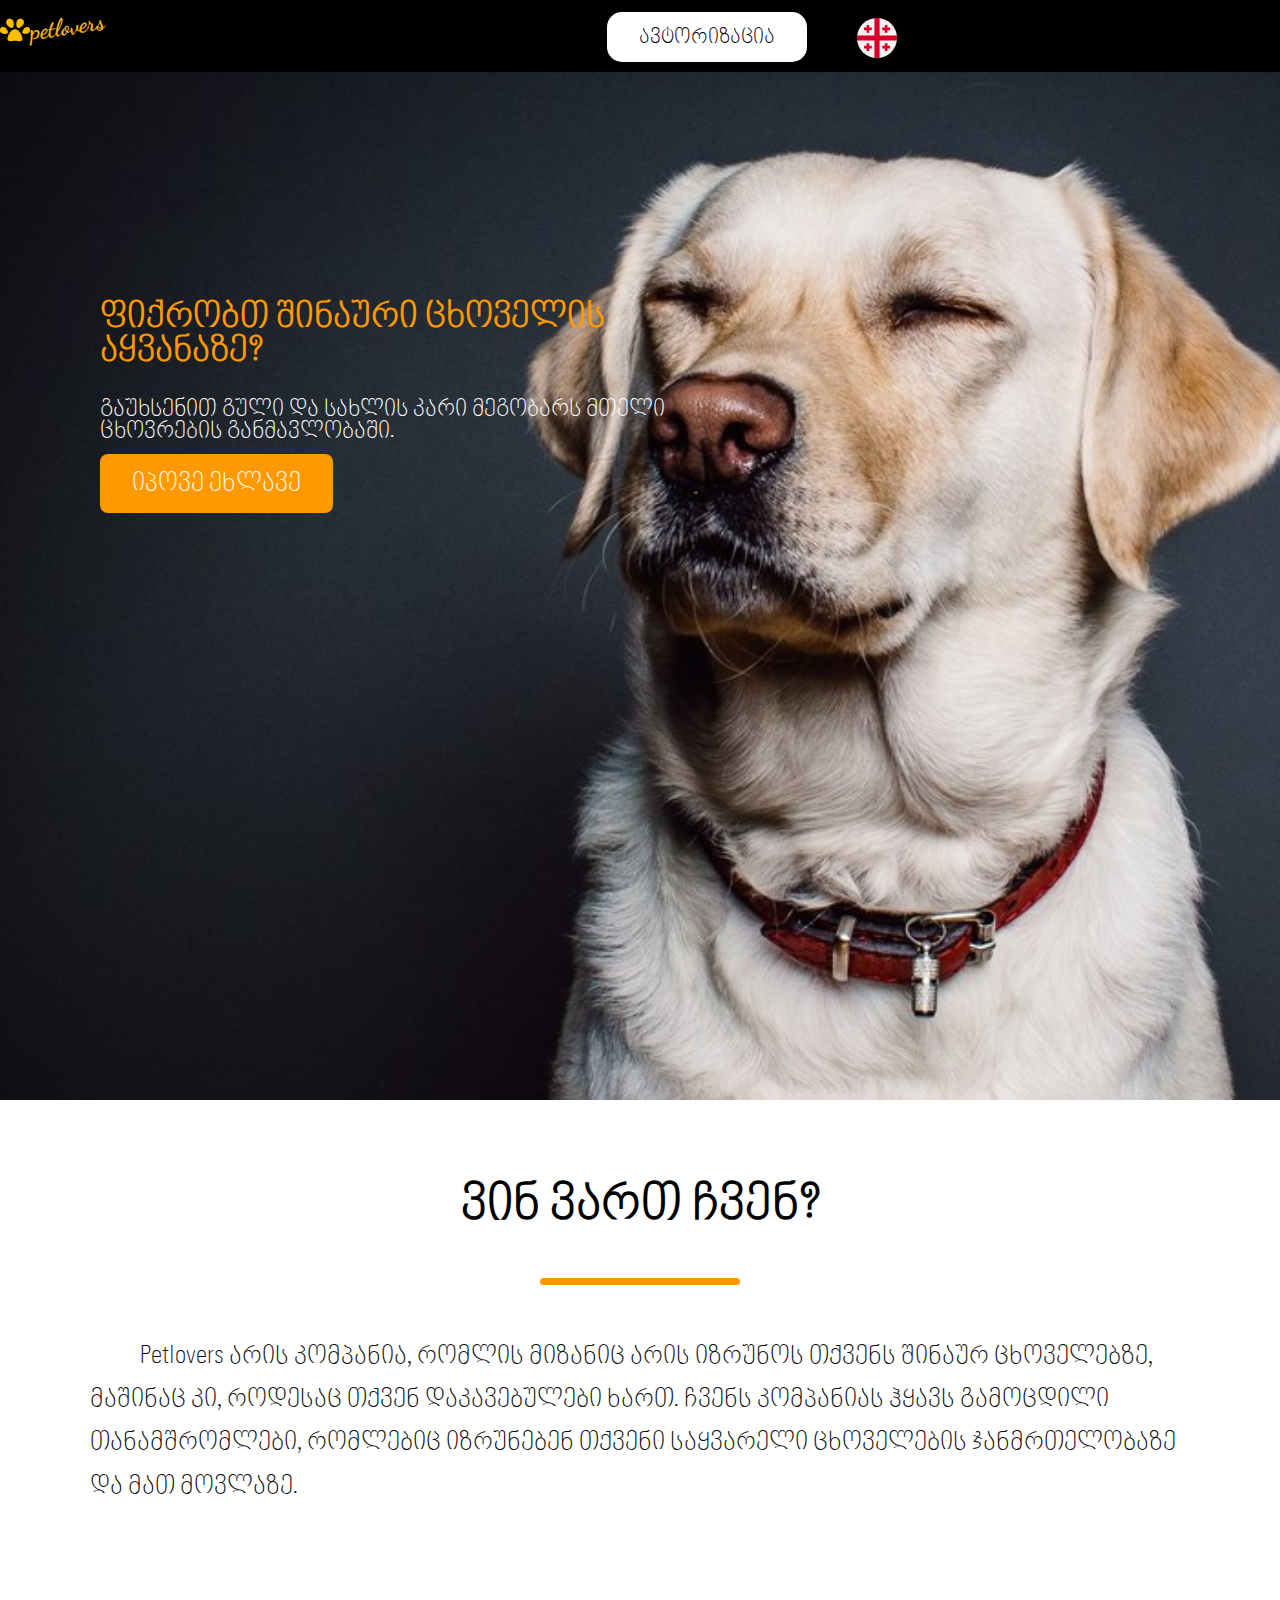
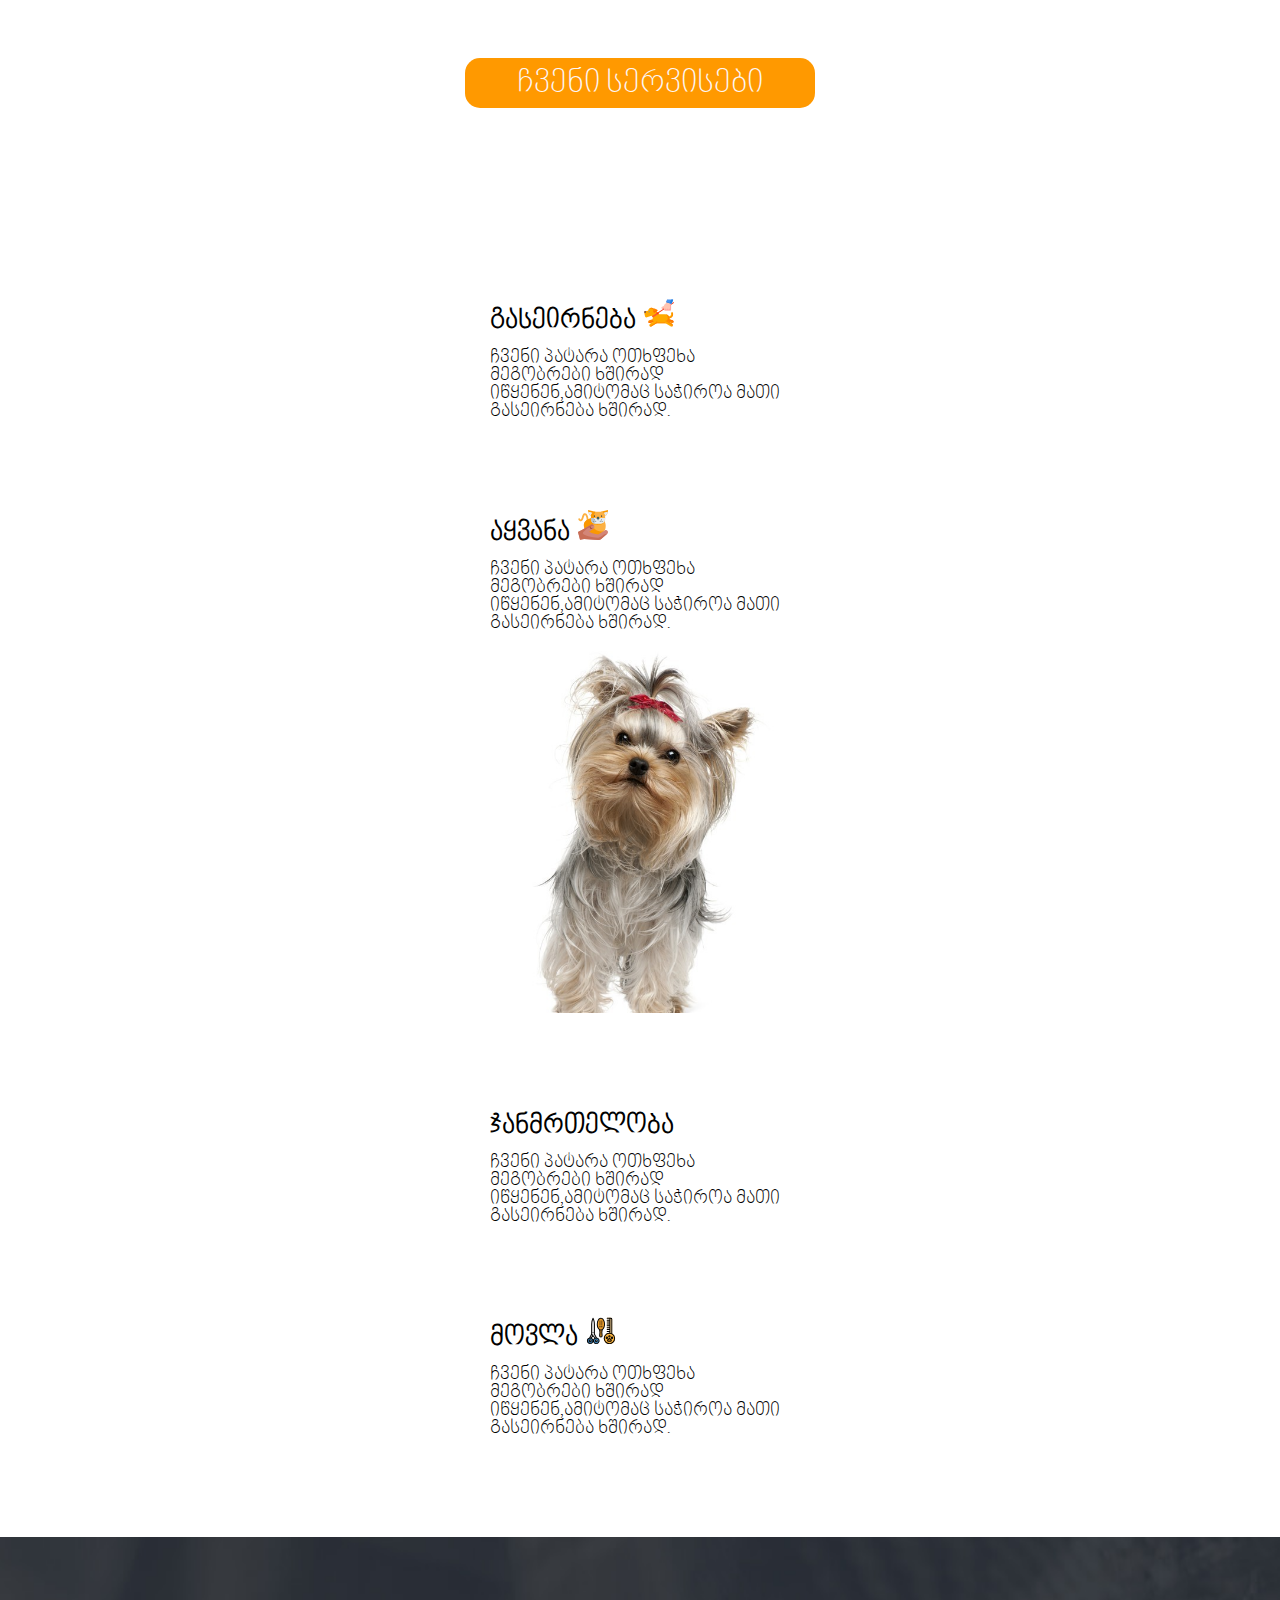
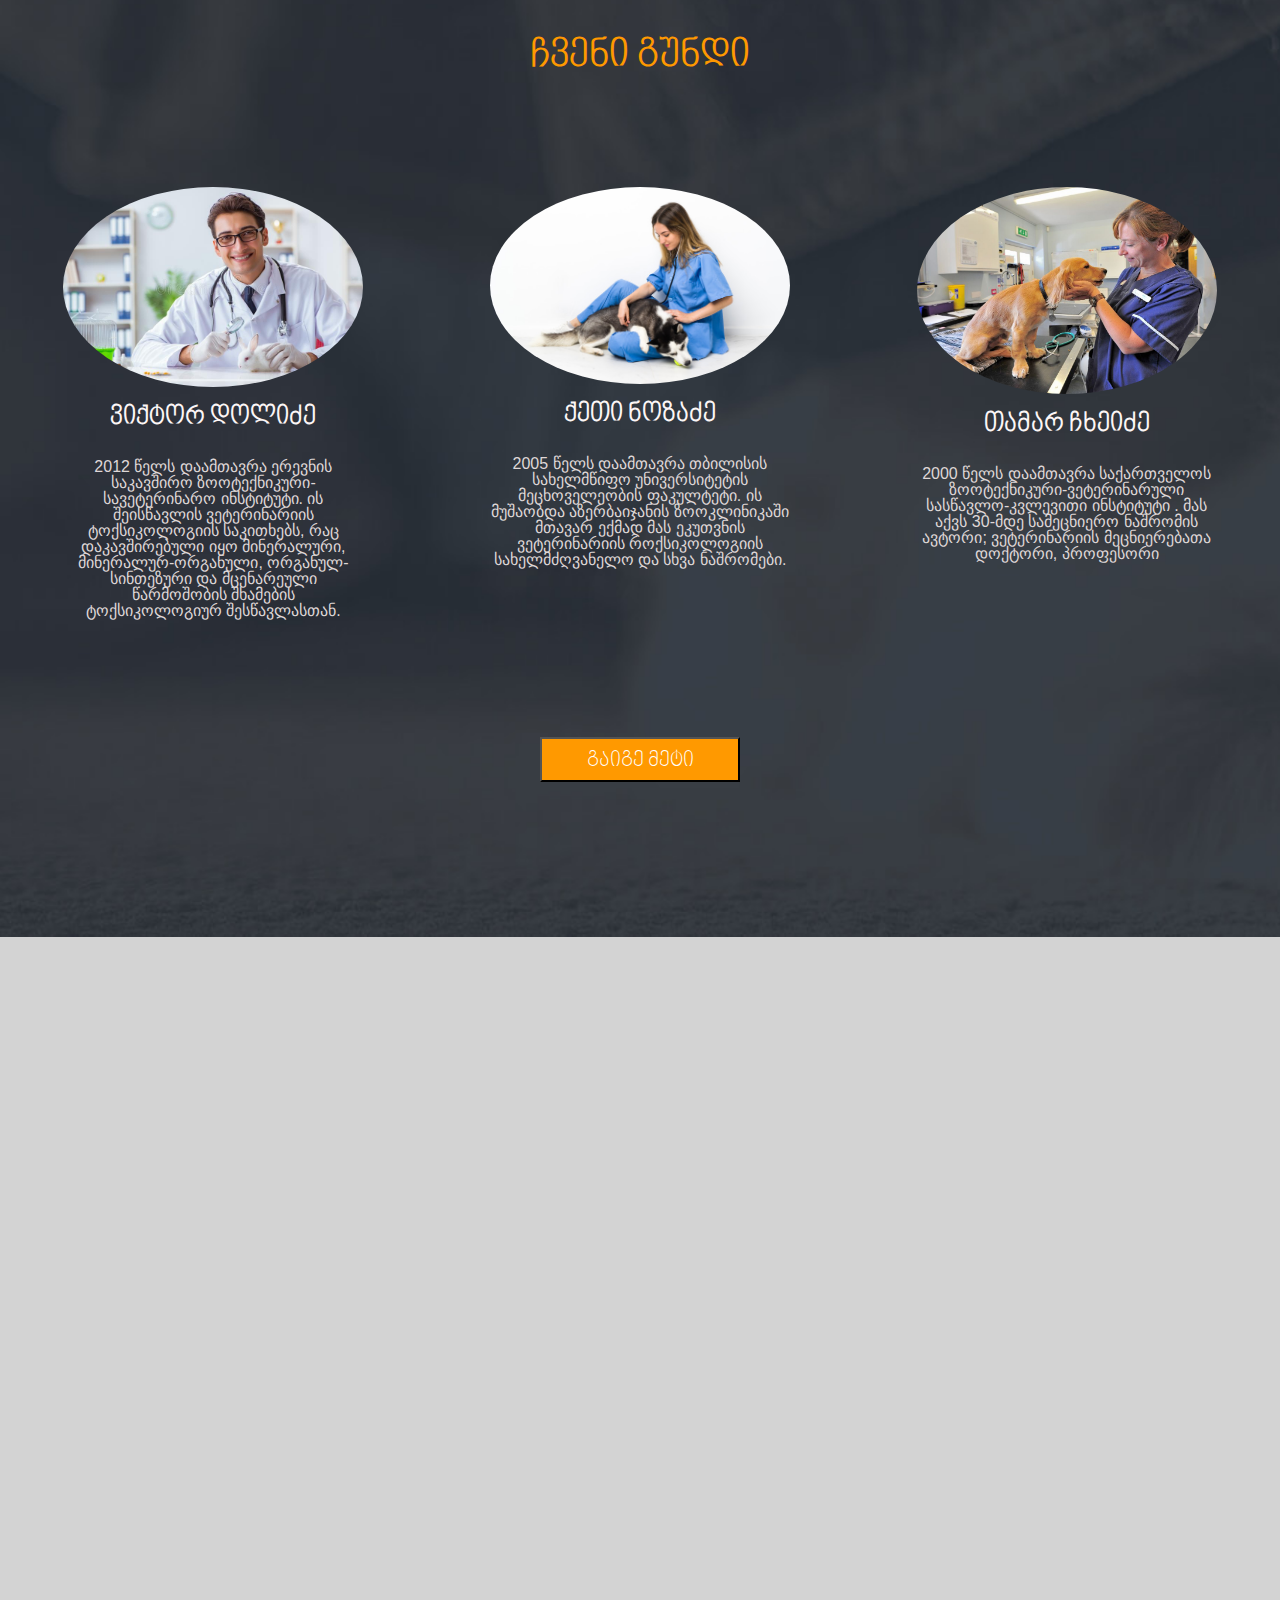
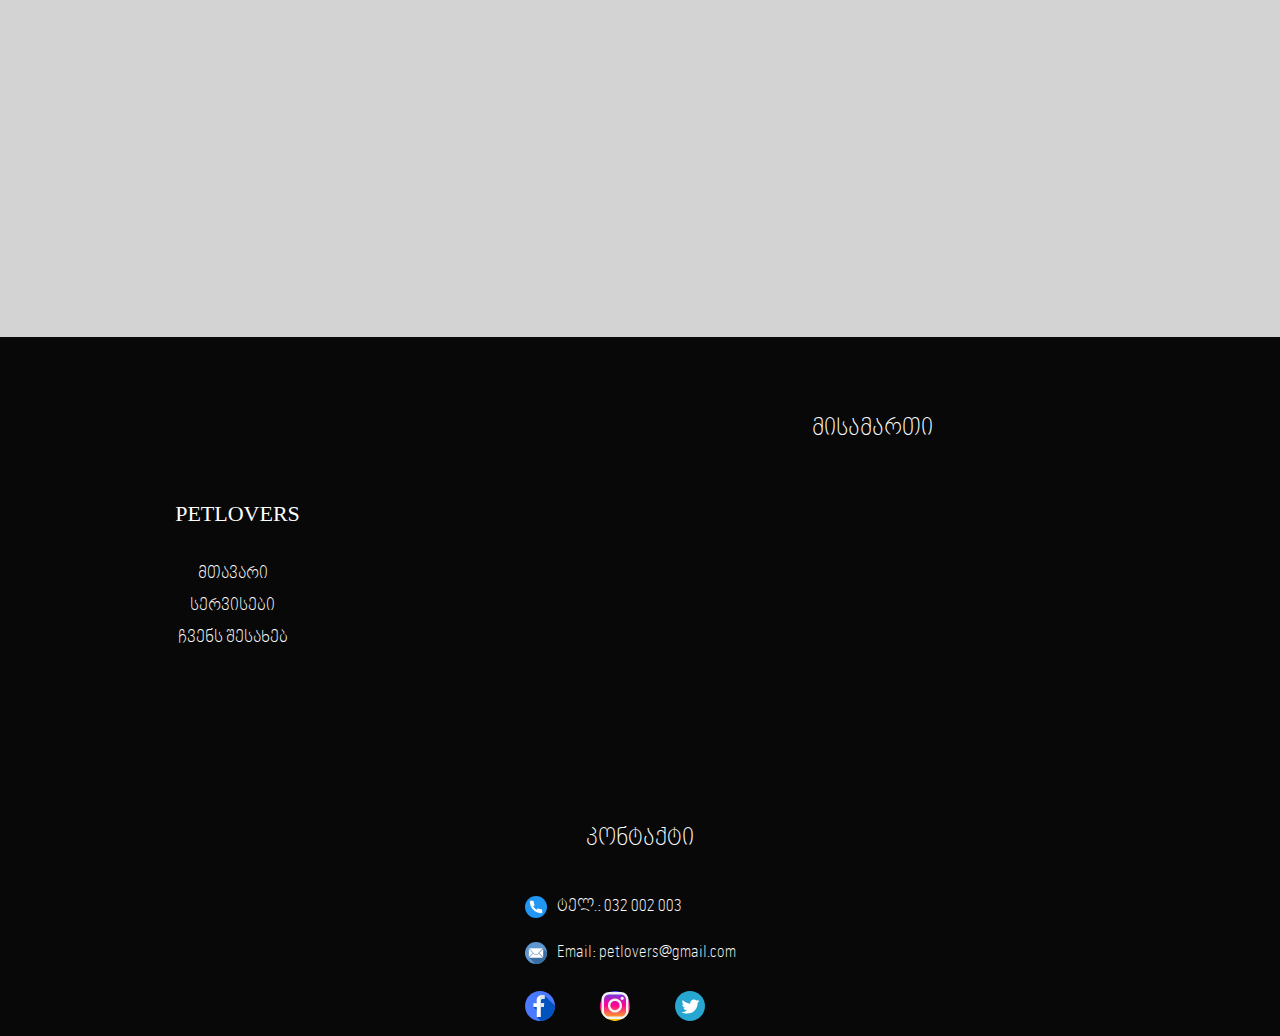
==== commit 40179d2b: "responsive changes" ====
--- a/index.html
+++ b/index.html
@@ -1,5 +1,5 @@
 <!DOCTYPE html>
-<html lang="en">
+<html lang="ka">
 
 <head>
     <meta charset="UTF-8">
@@ -167,7 +167,7 @@
         <div class="bg-image">
             <h2 class="section3-wrapper">ჩვენი გუნდი</h2>
             <div class="big-div">
-                <div class="first">
+                <div class="first1">
                     <img class="img" src="images/doc1.jpg" alt="doctor">
                     <h3 class="name">ვიქტორ დოლიძე</h3>
                     <p class="about">2012 წელს დაამთავრა ერევნის საკავშირო ზოოტექნიკური-სავეტერინარო ინსტიტუტი. ის
--- a/css/style.css
+++ b/css/style.css
@@ -430,6 +430,11 @@
     height: 400px;
    
 
+}
+.first1 {
+    max-width: 300px;
+    width: 100%;
+    height: 400px;
 }
 .img {
     max-width: 300px;
@@ -977,15 +982,19 @@
 /* adopt style */
 .adopt-sec {
 height: 1800px;
-margin-left: 80px;
+text-align: center;
+
+
 }
 .divs-div {
-    width: 100%;
+    width: 1600px;
     padding: 0 60px;
     height: 1000px;
-    
-}
-.adopt-wrapper {
+    margin:0 auto;
+   
+    
+}
+.adopt-wrapper1 {
     font-size: 40px;
     font-weight: bold;
     font-family: "BPG Nino Elite Caps", sans-serif;
@@ -996,6 +1005,7 @@
 .inline-div {
     display: flex;
     padding: 65px;
+    flex-wrap: wrap;
 }
 
 .adopt-paragraph {
@@ -1023,13 +1033,34 @@
     margin-top: 50px;
 }
 
-.divs {
+
+.divs{
     display: flex;
     margin-bottom: 50px;
-   margin-left: 150px;
-   max-width: 900px;
+    max-width: 900px;
    width: 100%;
-   
+
+  
+   
+}
+.divs1 {
+    display: flex;
+    margin-bottom: 50px;
+    max-width: 900px;
+   width: 100%;
+  
+   
+}
+.divs2 {
+    display: flex;
+    margin-bottom: 50px;
+    max-width: 900px;
+   width: 100%;
+  
+   
+}
+.big-div3 {
+    padding-top: 100px;
 }
 
 .cat-img {
@@ -1113,8 +1144,8 @@
     max-width: 200px;
     width: 100%;
     height: 30px;
-   margin-top: 150px;
-   margin-left: 810px;
+margin:0 auto;
+   margin-top: 150px; 
    display: flex;
    justify-content: space-between;
   
@@ -1227,6 +1258,7 @@
   .groom-div {
       display: flex;
       padding: 70px;
+     
   }
   .groom-image {
       margin-left: 30px;
@@ -1268,8 +1300,9 @@
     width: 100%;
     border: 2px solid #ff9900 ;
     background-color: #ff9900;
+    margin:0 auto;
     margin-top: 50px;
-    margin-left: 900px;
+    
     padding: 8px;
   }
   .groom-container {
@@ -1361,6 +1394,7 @@
   .health-container {
       display: flex;
       padding:30px;
+      
   }
 .health-image {
     max-width: 900px;
@@ -1390,6 +1424,7 @@
 .health-ser {
     margin-bottom: 200px;
     text-align: center;
+    flex-wrap: wrap;
 }
 .our-ser {
     font-size: 33px;
@@ -1410,9 +1445,10 @@
     margin-top: 150px;
     padding-left:50px; 
     padding-right: 70px;
+    flex-wrap: wrap;
 }
 .box1{
-    max-width: 500px;
+    max-width: 380px;
     width: 100%;
     height: 580px;
     margin-left: 50px;
@@ -1421,7 +1457,7 @@
    
 }
 .box2{
-    max-width: 600px;
+    max-width: 380px;
     width: 100%;
     height: 580px;
     margin-left: 50px;
@@ -1475,11 +1511,12 @@
 }
 .ask-box {
     background-color: #f8990b;
-    margin-left: 330px;
+    margin:0 auto;
     margin-bottom: 100px;
     height: 1000px;
     max-width: 1300px;
     padding-top: 80px;
+    flex-wrap: wrap;
 }
 
 .flex6 {
@@ -1488,6 +1525,7 @@
     margin-top: 150px;
     justify-content: space-around;
     max-width: 1000px;
+    flex-wrap: wrap;
 }
 .health-form {
     display: flex;
@@ -1535,6 +1573,7 @@
 .walk-container {
     padding-top: 180px;
     padding-bottom: 250px;
+    flex-wrap: wrap;
 
 }
 .walk-wrapper {
@@ -1560,13 +1599,13 @@
     border: 2px solid #ff9900 ;
     background-color: #ff9900;
     padding: 15px;
-    margin-left: 800px;
+    margin:0 auto;
     text-align: center;
 }
 .walking-box {
     display: flex;
-    margin-left: 70px;
-    margin-right: 70px;
+   margin-top: 50px;
+   
 }
 .walk-img {
     max-width: 700px;
@@ -1577,6 +1616,7 @@
 }
 .walk-div {
     padding: 34px;
+    
 }
 .walk-paragraph {
 
@@ -1596,7 +1636,7 @@
     color: #ff9900;
     border-color: white;
     margin-top: 80px;
-    margin-right: 100px;
+    
     float: right;
 }
 .walk2{
@@ -1605,6 +1645,7 @@
     margin-left: 200px;
     margin-top: 150px;
     justify-content: space-around;
+    flex-wrap: wrap;
 }
 .walk3 {
     display: flex;
@@ -1612,6 +1653,7 @@
     margin-left: 200px;
     margin-top: 50px;
     justify-content: space-around;
+    flex-wrap: wrap;
 }
 .walk-div1 {
 max-width: 700px;
@@ -1622,7 +1664,10 @@
 padding:20px;
 }
 .walk-container2 {
+   
 padding-top: 150px;
+
+flex-wrap: wrap;
 }
 .walk-flex{
     margin-top: 50px;
@@ -1669,7 +1714,9 @@
     font-size: 20px;
     color: #ff9900;
     border-color: white;
+   float: right;
+  margin-right: 30px;
     margin-top: 50px;
-    margin-right: 200px;
-    float: right;
+    
+  
 }--- a/css/responsive.css
+++ b/css/responsive.css
@@ -1,8 +1,75 @@
-@media (max-width:1200px){
+@media (max-width:1500px){
+    .walk3{
+        display: none;
+    }
+    .adopt-img {
+       
+        margin:auto;
+        margin-top: 30px;
+    }
+    .adopt-sec {
+        height: auto;
+    }
+    .box1{
+        margin-top: 40px;
+    }
+    .box2{
+        margin-top: 40px;
+    }
+    .divs1 {
+        display: none;
+    }
+    .divs2{
+        display: none;
+    }
+    .divs {
+        flex-wrap: wrap;
+        justify-content: space-around;
+       
+    }
+    .footer-container {
+        height: auto;
+        justify-content: center;
+    }
+    .map {
+        padding: 30px;
+    }
+    .right-block {
+       margin:auto
+    }
+    .left-block {
+        margin:auto;
+    }
+    .adopt-sec{
+        height: 1300px;
+        
+    }
+    .pic-div3 {
+        margin-top: 30px;
+    }
+    
+    .big-div3{
+        margin: 0 auto;
+    }
+    .groom-div {
+        flex-wrap: wrap;
+    }
+   .groom-paragraph {
+       font-size: 16px;
+       
+   }
+    
+}
+
+
+
+
+@media (max-width:1280px){
     .nav-ul {
         display: none;
       
     }
+    
 
 .burger-bar  {
 display: block;
@@ -25,7 +92,10 @@
     margin-top: 15px;
 }
 
-
+.div-1 {
+    padding: 0;
+    margin-bottom: 50px;
+}
 
 .slick1 {
     display: none;
@@ -45,9 +115,109 @@
 .read {
     display: none;
 }
-
-}
-@media (max-width:700px) {
+.walk-img {
+    width: 550px;
+    height: 400px;
+}
+.walk-wrapper2 {
+    width: 200px;
+    font-size: 20px;
+    margin: 0 auto;
+  
+}
+.box1{
+    margin-top: 40px;
+}
+.box2{
+    margin-top: 40px;
+}
+.our-ser {
+    margin:auto;
+}
+.ask-img {
+    display: none;
+}
+.adopt-sec{
+    height: auto;
+}
+.divs {
+    flex-wrap: wrap;
+    justify-content: space-around;
+  
+  
+}
+.divs1 {
+    display: none;
+}
+.divs2{
+    display: none;
+}
+.adopt-sec{
+    height: 1300px;
+    
+}
+.pic-div3 {
+    justify-content: center;
+}
+.health-container {
+    flex-wrap: wrap;
+}
+.health-box {
+    justify-content: center;
+}
+.groom-div1, .groom-div2, .groom-div3, .groom-div4 {
+    margin: auto;
+}
+
+}
+
+
+@media (max-width:1100px){
+    .big-div1 {
+        height: auto;
+    }
+}
+
+
+
+@media (max-width:900px){
+    .divs {
+        flex-wrap: wrap;
+       
+      
+    }
+    .divs-div {
+        width: auto;
+    }
+    .inline-div {
+        justify-content: center;
+    }
+   .flex6 {
+       margin:0 ;
+       margin-top: 30px;
+   }
+   .ask-header {
+       margin:0 auto;
+   }
+   .ask-box {
+       width: 500px;
+     margin: auto;
+     height: 800px;
+   }
+   .form-button {
+    margin-left: 100px;
+   }
+}
+
+
+
+
+
+
+@media (max-width:750px) {
+    .background-image {
+        height: 700px;
+    }
    
     .log-div {
         width: 100px;
@@ -146,6 +316,7 @@
     width: 600px;
   margin:auto;
   justify-content: center;
+  padding-bottom: 50px;
     
 }
 .bg-image {
@@ -154,8 +325,19 @@
   
 }
 .first {
-    margin-bottom: 99px;
-}
+    margin-bottom: 120px;
+}
+.first1 {
+    margin-top: 80px;
+    margin-bottom: 140px;
+}
+.adopt-wrapper{
+    display: none;
+}
+.section4-div {
+   background-color: white;
+}
+
 .sec3-button {
     margin:auto;
 }
@@ -173,14 +355,10 @@
     margin:auto;
 }
 
-.walk-container {
-    flex-direction: column;
-}
-.walk-box {
-    flex-wrap: wrap;
-}
+
 .div-1 {
     padding: 0;
+    margin-bottom: 50px;
 }
 .div-2{
     width: auto;
@@ -190,16 +368,30 @@
  
 }
 .big-div {
-    padding: 60px;
+    padding: 30px;
+    
 }
 .img-div {
 
     flex-wrap: wrap;
-    justify-content: center;
+   justify-content: cent
 }
 .office {
+    margin: 0 auto;
     margin-top: 25px;
-    width: 230px;
+    width: 300px;
+}
+.office1{
+    width: 310px;
+    height: 200px;
+  justify-content: center;
+}
+.resp-office{
+
+ margin-top: 10px;
+ padding-bottom: 5px;
+ padding-left: 16px;
+   
 }
 .big-div1 {
     height: auto;
@@ -221,12 +413,175 @@
 .read {
     display: none;
 }
-
-
-
-
-
-
+.text-1 {
+    font-size: 16px;
+}
+.form-container {
+    width: 300px;
+}
+.form1 {
+    width: 280px;
+}
+.text-area {
+    width: 280px;
+}
+.input-btn {
+    width: 150px;
+
+}
+.button-input {
+    width: 130px;
+   justify-content: center;
+}
+.send{
+    font-size: 17px;
+   margin:0 auto;
+   padding-left: 23px;
+   padding-top: 20px;
+}
+.walk-container {
+padding-top: 100px;
+}
+.walk-wrapper {
+    width: 150px;
+    font-size: 18px;
+    margin:0 auto;
+  
+   
+}
+.walk2{
+    width: 250px;
+   margin:0 auto;
+   padding: 10px;
+}
+.walking-box{
+width: 500px;
+margin:0 auto;
+text-align: center;
+flex-wrap: wrap;
+}
+.walk-img {
+   
+    width: 400px;
+    margin:0 auto;
+    margin-top: 60px
+}
+.walk-div {
+padding:0;
+}
+.walk-container2 {
+    margin:0 auto;
+    text-align: center;
+   
+   width: 300px;
+
+}
+.walk-div1 {
+    width: 400px;
+    height: 400px;
+    margin-top: 15px;
+}
+.person{
+    width: 200px;
+    height: 150px;
+}
+.walk-p {
+    font-size: 14px;
+}
+.wrapper2{
+    width: 140px;
+    font-size: 16px;
+    margin:0 auto;
+}
+.walk-name {
+    font-size: 16px;
+}
+.walk-flex{
+   margin: auto;
+}
+.walk3{
+   display: none;
+}
+.walk-button1 {
+ display: none;
+
+}
+.walk-button3 {
+   float: none;
+}
+
+.adopt-img {
+    margin-top: 40px;
+}
+
+.health-image {
+    height:400px ;
+}
+.health-div {
+    margin: auto;
+    justify-content: center;
+    margin-top: 30px;
+}
+.our-ser{
+    width: 180px;
+    font-size: 18px;
+    padding-bottom: 10px;
+}
+.ask-header {
+    width: 150px;
+    font-size: 18px;
+    margin:auto;
+}
+
+.form-button {
+   margin-left: 150px;
+   
+}
+
+.ask-box {
+    margin:0;
+    width: 400px;
+  
+}
+.flex6{
+    width: 300px;
+    margin:auto;
+    margin-top: 30px;
+}
+.dog-check {
+    font-size: 16px;
+}
+.dog-check1 {
+    width: 200px;
+}
+.form-button {
+    width: 80px;
+    font-size: 12px;
+}
+.divs {
+    flex-wrap: wrap;
+   
+  
+}
+.divs-div {
+    width: auto;
+}
+.adopt-sec {
+    height: 2200px;
+}
+.form-button {
+    margin: auto;
+}
+.groom-div1, .groom-div2, .groom-div3, .groom-div4 {
+   width: 400px;
+   flex-wrap: wrap;
+}
+.big-div3 {
+    padding-top: 70px;
+}
+.inline-div{
+    padding-top:30px;
+}
 
 
 }
@@ -238,7 +593,200 @@
       justify-content: center;
         
     }
-
-
-
-}+    .walking-box{
+        padding: 10px;
+        text-align: center;
+    }
+   
+
+     .walk-paragraph{
+         font-size: 14px;
+         width: 320px;
+        
+     }
+     .walk-img{
+width: 270px;
+height: 200px;
+justify-content: center;
+
+
+     }
+     .walk-button3 {
+         width: 200px;
+         font-size: 14px;
+         margin-right: 60px;
+         margin-top: 25px;
+     }
+     .walk-wrapper {
+        width: 150px;
+        font-size: 18px;
+        margin:0 auto; }
+      .walk-button1 {
+   width: 100px;
+   font-size: 16px;
+  justify-content: center;
+      }
+      .box-p {
+          font-size: 14px;
+      }
+      .inline-div {
+        justify-content: center;
+    }
+   .flex6 {
+       margin:0 ;
+       margin-top: 30px;
+   }
+   .ask-header {
+       margin:0 auto;
+   }
+   .ask-box {
+       width: 500px;
+     justify-content: center;
+     height: 800px;
+   }
+ 
+   
+       
+
+
+}
+@media (max-width:400px){
+    .big-div {
+        width: 180px;
+       padding:0;
+     margin:0 auto;
+    }
+    .office{
+        width: 200px;
+    }
+    .office1 {
+        width: 200px;
+    }
+    .div-2 {
+        width: 330px;
+    }
+    .input-btn {
+        width: 150px;
+        margin-left: 70px;
+        
+    }
+    .walk-img {
+      
+      margin-left: 0;
+       align-items: center;
+    }
+   .walk-div1 {
+        flex-wrap: wrap;
+        height: 500px;
+    }
+    .walk-container2 {
+      margin-left: 28px;
+      width: 250px;
+    }
+    .walk2{
+        margin-left: 30px;
+        width: 200px;
+    }
+    .walking-box {
+        width: 200px;
+        margin-left: 0;
+        
+    }
+    .walk-paragraph {
+        width: 200px;
+        font-size: 12px;
+        margin: 0 auto;
+        margin-top: 20px;
+    }
+    .walk-button3 {
+        margin-left: 30px;
+    }
+    .soc-container {
+        margin-right: 30px;
+    }
+    .health-image {
+        height:200px ;
+    }
+    .box-head {
+       font-size: 16px;
+    }
+    .reserve5{
+        font-size: 16px;
+        width: 90px;
+        height: 30px;
+    }
+    .health-box{
+        padding:8px;
+        justify-content: center;
+        margin-left:0;
+    }
+    .pic-div3 {
+        width: 240px;
+        margin:0 auto;
+        margin-top: 30px;
+       
+    }
+    .cat-img {
+        width: 200px;
+    }
+    .inline-div {
+        justify-content: center;
+    }
+   .flex6 {
+       margin:0 ;
+       margin-top: 30px;
+   }
+   .ask-header {
+       margin:0 auto;
+   }
+   .ask-box {
+       width: 300px;
+     margin: auto;
+     height: 800px;
+   }
+   .form-button {
+    margin-left: 100px;
+   }
+   .health-box {
+     margin-right: 30px;
+     padding:0;
+   }
+   .box1, .box2 {
+       height: 500px;
+   }
+   .groom-div {
+       padding:20px;
+      padding-top: 80px;
+   }
+   .groom-div1, .groom-div2, .groom-div3, .groom-div4 {
+    width: 270px;
+}
+.groom-section {
+    padding:20px;
+}
+.wash-img {
+    width: 220px;
+    margin-left:0;
+}
+.serv-wrapper {
+    font-size: 18px;
+    width: 130px;
+    padding-left: 10px;
+}
+.groom-image {
+    width: 200px;
+}
+.first1 {
+    margin-top: 80px;
+    margin-bottom: 170px;
+}
+.icon-div {
+    margin:auto;
+}
+.petlovers {
+    display: none;
+}
+.paw{
+    margin-right: 30px;
+}
+}
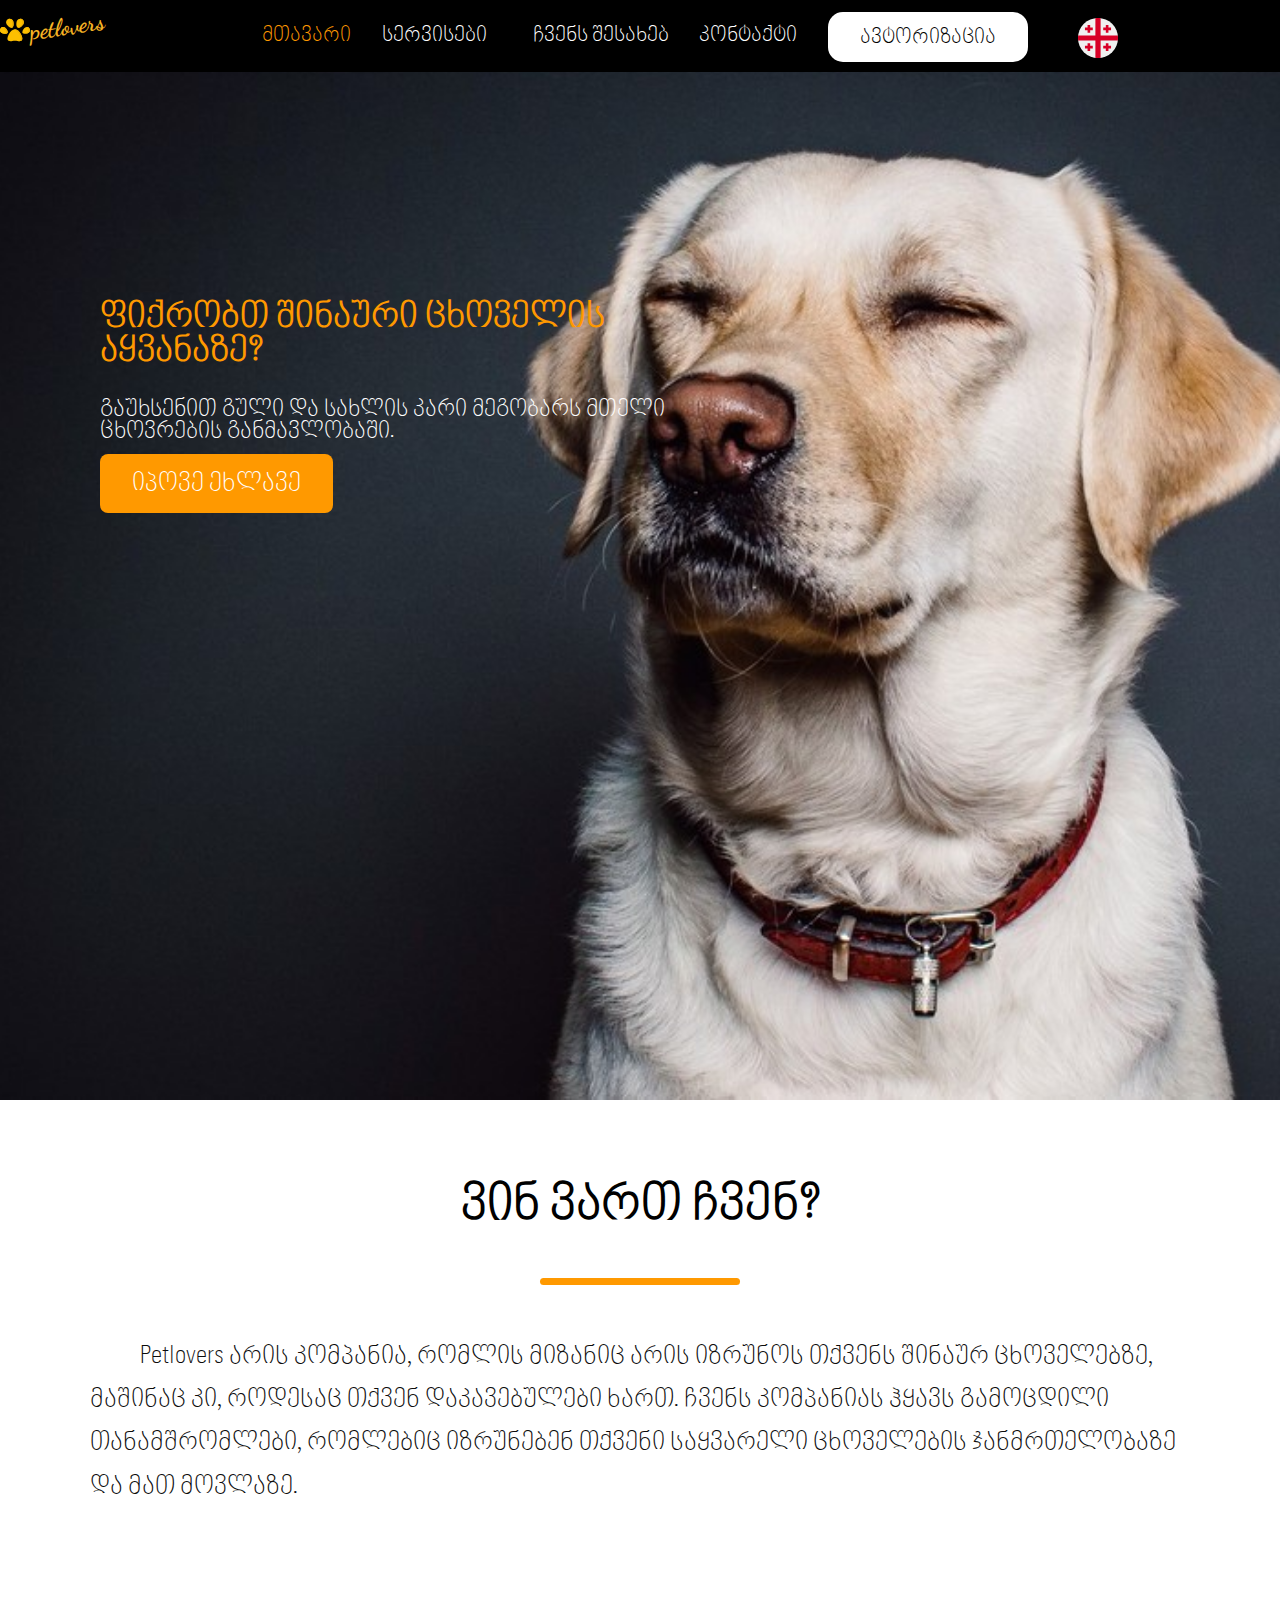
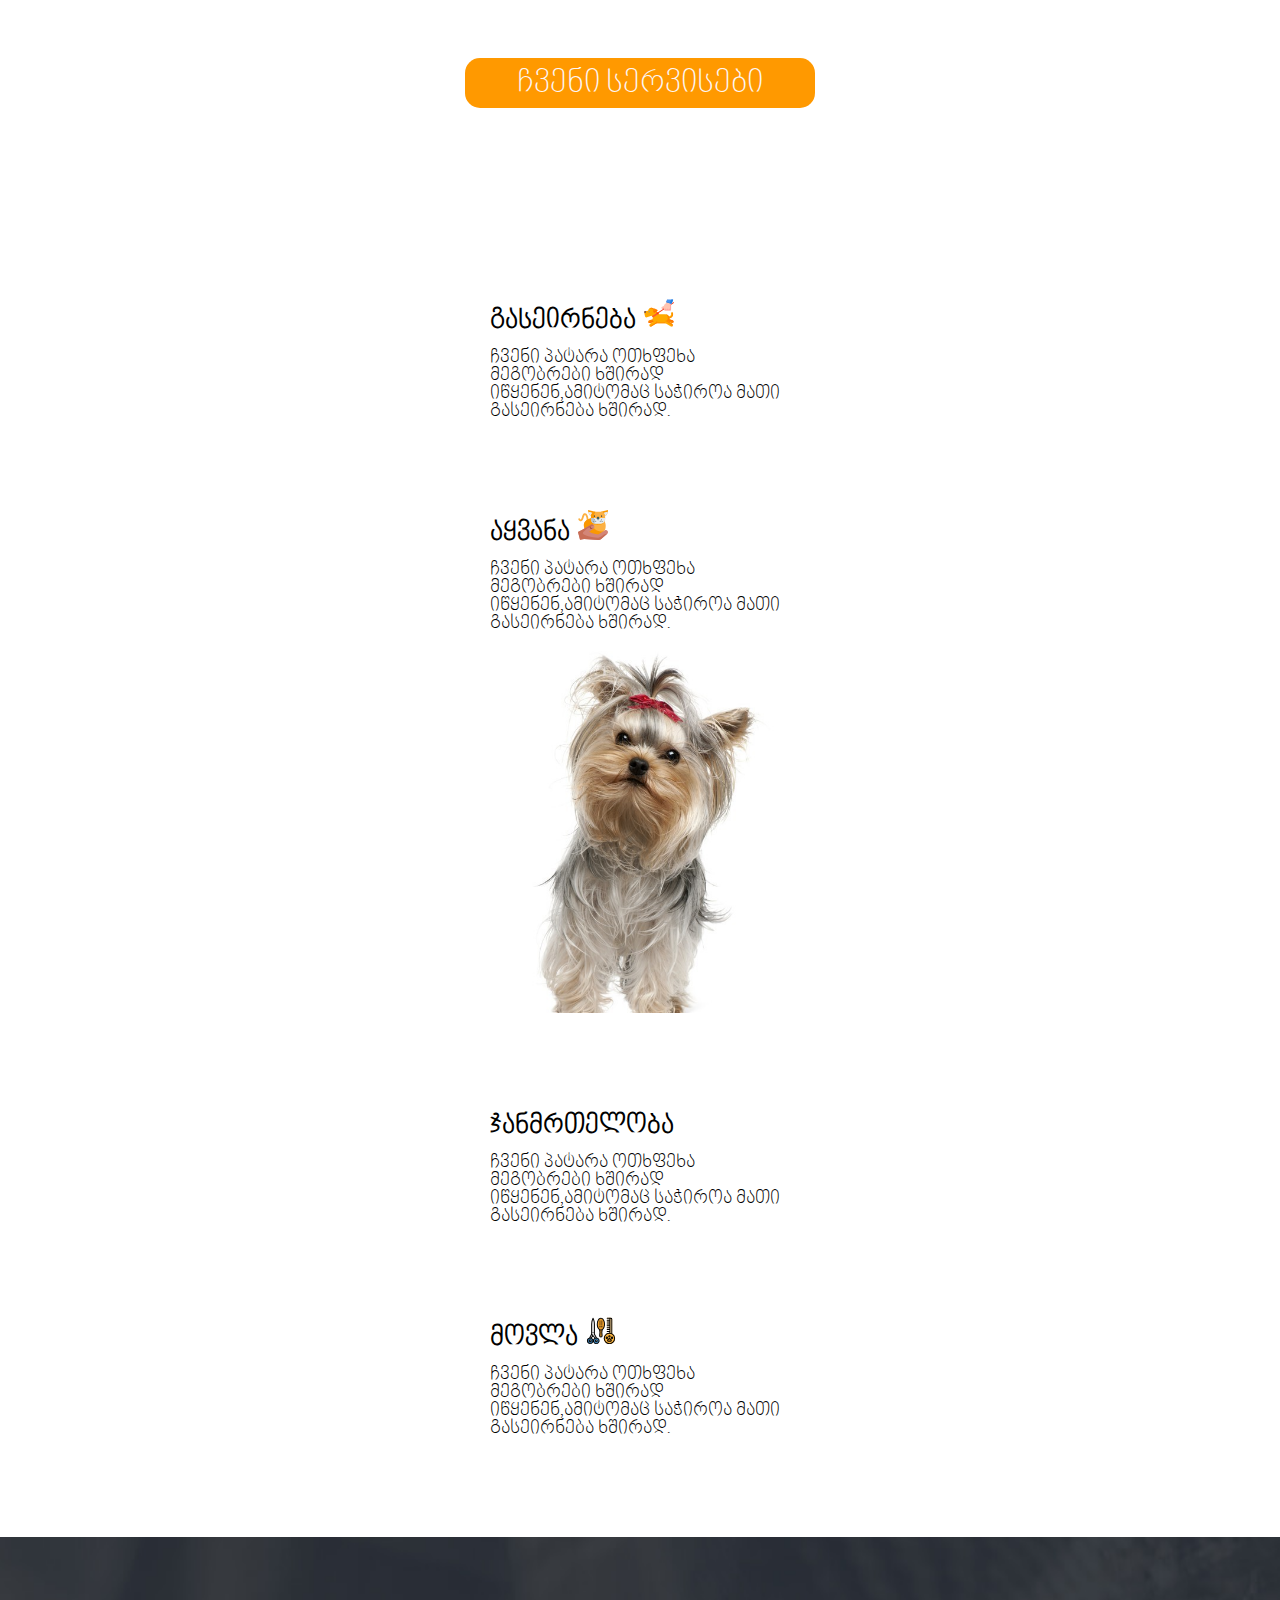
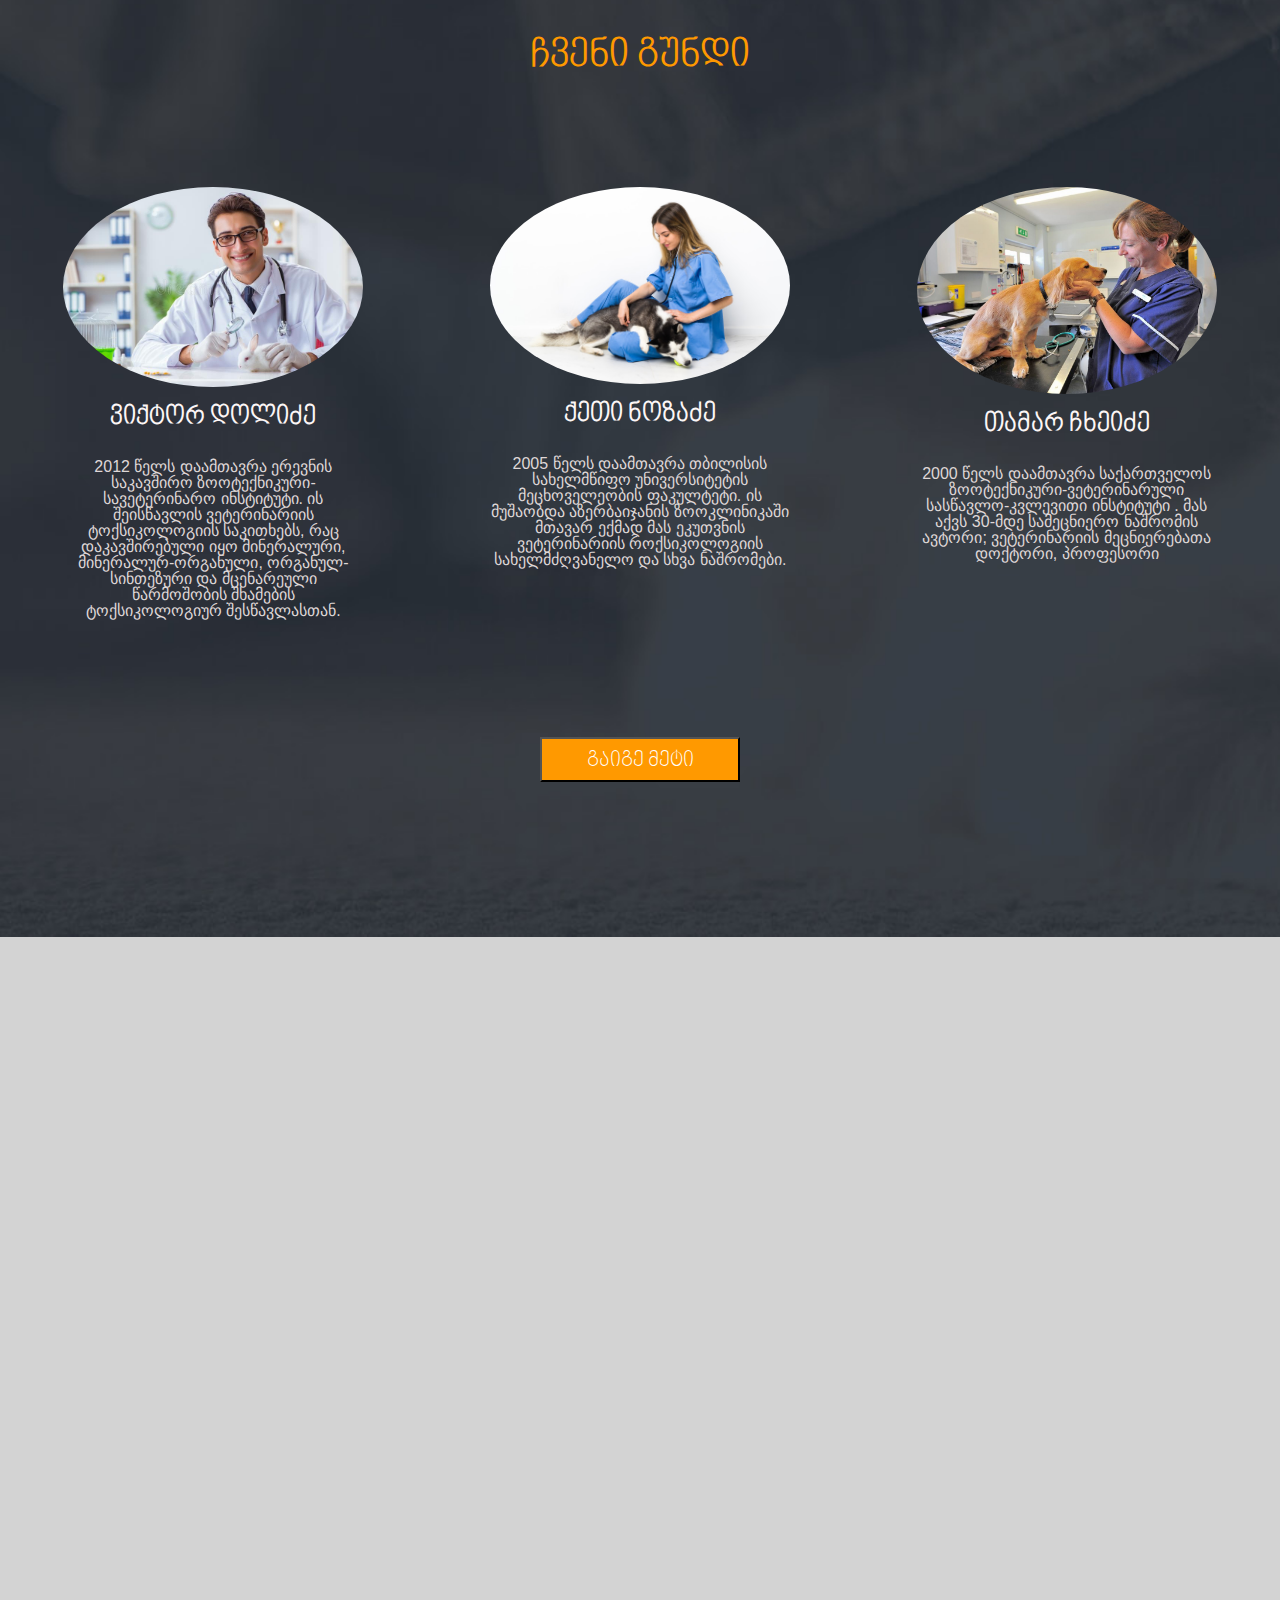
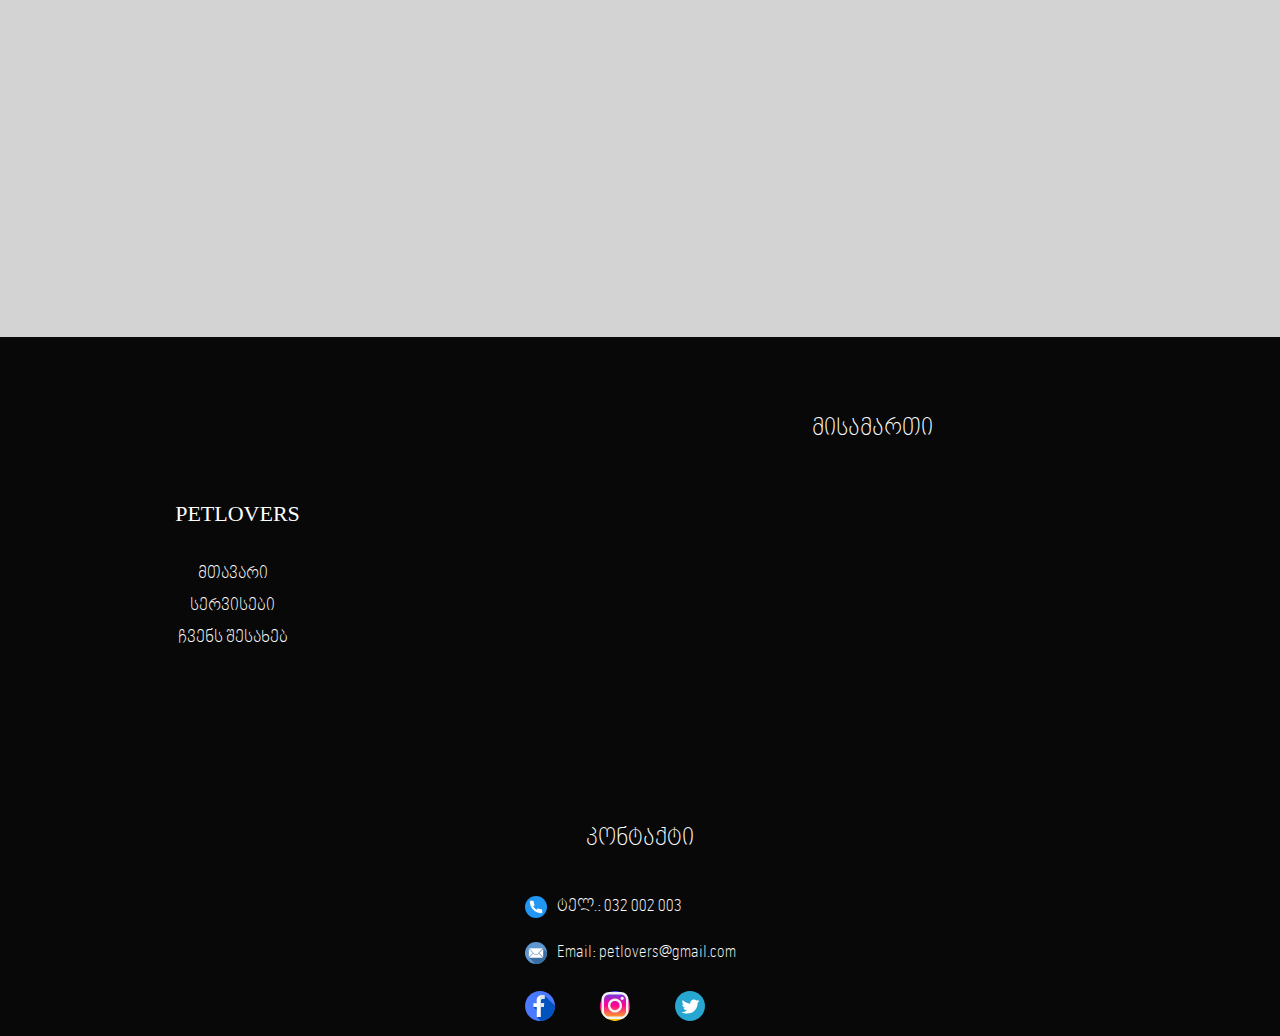
==== commit 59636b9c: "burger-bar" ====
--- a/index.html
+++ b/index.html
@@ -40,21 +40,21 @@
                     </div>
                 </a>
                 <div class="navigation">
-                    <nav class="nav-link" id="links">
+                    <nav class="nav-link" id="nav_links">
                         <ul class="nav-ul">
                             <li class="nav-li"> <a class="nav-li active" href="index.html"> მთავარი </a></li>
-                            <div class="dropdown">
-                                <div class="fonts">
-                                    <li> <a class="dropbtn"> სერვისები </a></li>
-                                    <i class="fas fa-arrow-down"></i>
-                                    <div class="dropdown-content">
+                            <li class="dropdown">
+                                <ul class="fonts">
+                                    <li class="dropbtn1"> <a class="dropbtn"> სერვისები </a></li>
+                                    <!-- <i class="fas fa-arrow-down"></i> -->
+                                    <li class="dropdown-content">
                                         <a class="list" href="walk.html">გასეირნება</a>
                                         <a class="list" href="adopt.html">აყვანა</a>
                                         <a class="list" href="health.html">ჯანმრთელობა</a>
                                         <a class="list" href="groom.html">მოვლა</a>
-                                    </div>
-                                </div>
-                            </div>
+                                    </li>
+                                </ul>
+                            </li>
                             <li class="nav-li"> <a class="nav-li" href="about.html"> ჩვენს შესახებ </a></li>
                             <li class="nav-li"> <a class="nav-li" href="contact.html"> კონტაქტი </a></li>
 
@@ -79,7 +79,7 @@
                     </div>
                 </div>
 
-                <div class="burger-bar" id="burgerbtn">
+                <div class="burger-bar" id="burger_btn">
                     <i class="fas fa-bars burger"></i>
                 </div>
 
@@ -209,7 +209,7 @@
                 </div>
             </div>
             <div class="btn-sec3">
-                <a href="health.html"><button class="sec3-button">გაიგე მეტი</button></a>
+              <button class="sec3-button">გაიგე მეტი</button>
             </div>
         </div>
     </section>
@@ -226,31 +226,31 @@
             <p class="paragraph-adopt"> თუ გსურთ შინაური ცხოველის აყვანა, ჩვენი გუნდი დაგეხმარებათ მის პოვნაში. თქვენ
                 შეგიძლიათ გაუღოთ სახლის კარი ცხოველებს, რომლებსაც თავშესაფარი არ აქვთ. </p>
 
-            <section class="slick1" id="slick">
+            <div class="slick1" id="slick">
                 <div class="slider multiple-items">
                     <div class="slider_item">
-                        <img src="https://www.cdc.gov/healthypets/images/pets/cute-dog-headshot.jpg">
+                        <img src="https://www.cdc.gov/healthypets/images/pets/cute-dog-headshot.jpg" alt="picture">
+                    </div>
+                    <div class = "slider_item">
+                        <img
+                            src="https://encrypted-tbn0.gstatic.com/images?q=tbn:ANd9GcQ_f_-oXFca1AwAVFJb59PEd4hMLacA9cK-GGvQgGTtdoJU1nGoKyHCp_CYukDiAUdM8fc&usqp=CAU" alt="picture">
                     </div>
                     <div class="slider_item">
                         <img
-                            src="https://encrypted-tbn0.gstatic.com/images?q=tbn:ANd9GcQ_f_-oXFca1AwAVFJb59PEd4hMLacA9cK-GGvQgGTtdoJU1nGoKyHCp_CYukDiAUdM8fc&usqp=CAU">
+                            src="https://media.cntraveler.com/photos/58336088bfbc10942ab37a10/16:9/w_2560%2Cc_limit/dog-airport-cage-GettyImages-140445081.jpg" alt="picture">
                     </div>
                     <div class="slider_item">
                         <img
-                            src="https://media.cntraveler.com/photos/58336088bfbc10942ab37a10/16:9/w_2560%2Cc_limit/dog-airport-cage-GettyImages-140445081.jpg">
+                            src="https://encrypted-tbn0.gstatic.com/images?q=tbn:ANd9GcRs4PNont_xK-NGld6dEc7yeTlaX2ZEoSN0ZpXg-NCAyDPTRTUjXqaa_UT_jkg3vZoWO9U&usqp=CAU" alt="picture">
                     </div>
                     <div class="slider_item">
                         <img
-                            src="https://encrypted-tbn0.gstatic.com/images?q=tbn:ANd9GcRs4PNont_xK-NGld6dEc7yeTlaX2ZEoSN0ZpXg-NCAyDPTRTUjXqaa_UT_jkg3vZoWO9U&usqp=CAU">
-                    </div>
-                    <div class="slider_item">
-                        <img
-                            src="https://static.wixstatic.com/media/9e6463_3a7772f8676b4773bf17b0f779a6390a~mv2_d_2500_1406_s_2.jpg/v1/fill/w_560,h_400,al_c,q_80,usm_0.66_1.00_0.01/9e6463_3a7772f8676b4773bf17b0f779a6390a~mv2_d_2500_1406_s_2.webp">
-                    </div>
-                </div>
-            </section>
+                            src="https://static.wixstatic.com/media/9e6463_3a7772f8676b4773bf17b0f779a6390a~mv2_d_2500_1406_s_2.jpg/v1/fill/w_560,h_400,al_c,q_80,usm_0.66_1.00_0.01/9e6463_3a7772f8676b4773bf17b0f779a6390a~mv2_d_2500_1406_s_2.webp" alt="picture">
+                    </div>
+                </div>
+            </div>
             
-            <a href="adopt.html"> <button class="read">გაიგე მეტი</button> </a>
+            <button class="read">გაიგე მეტი</button> 
       
         </div>
     </section>
@@ -284,7 +284,7 @@
                 <div class="resp-footer">
                     <h2 class="footer-contact">კონტაქტი </h2>
                     <div class="cont-div">
-                        <a href="tel:032 002 003"><img class="images" src="images/telephone.svg" alt="phone"></a>
+                        <a href="tel:032002003"><img class="images" src="images/telephone.svg" alt="phone"></a>
                         <h2 class="ft">ტელ.: 032 002 003</h2>
                     </div>
                     <div class="cont-div">
@@ -319,11 +319,11 @@
                         <input class="input2" type="text" id="username" name="username"><br>
                         <label for="pwd">შეიყვანეთ პაროლი:</label><br>
                         <input class="input2" type="password" id="pwd" name="pwd"><br><br>
-                        <form class="checkbox">
+                        <div class="checkbox">
                             <input class="input4" type="checkbox" id="vehicle1" name="vehicle1" value="Bike">
                             <label class="label1" for="vehicle1"> დამახსოვრება</label><br>
 
-                        </form>
+                        </div>
                         <!-- <input class="input3" type="submit" value="შესვლა"> -->
                         <div class="input33">
                             <button type="submit" class="input3">შესვლა</button>
@@ -351,6 +351,7 @@
     <script src="slick.min.js"></script>
     <!-- Main js with code -->
     <script src="script.js"></script>
+    <script src="burgerbar.js"></script>
 </body>
 
 </html>--- a/css/style.css
+++ b/css/style.css
@@ -953,6 +953,7 @@
     max-width: 100px;
     width: 100%;
     justify-content: space-around;
+    margin:0 auto;
 }
 .input4{
    max-width: 20px;
@@ -962,6 +963,7 @@
 .label1 {
     font-weight: bold;
     font-family: "BPG Nino Elite Caps", sans-serif;
+   
 }
 .registration {
     display: flex;
--- a/css/responsive.css
+++ b/css/responsive.css
@@ -58,6 +58,7 @@
        font-size: 16px;
        
    }
+  
     
 }
 
@@ -65,11 +66,12 @@
 
 
 @media (max-width:1280px){
-    .nav-ul {
-        display: none;
-      
-    }
-    
+   
+  
+    
+
+
+
 
 .burger-bar  {
 display: block;
@@ -77,6 +79,7 @@
 margin-top: 20px;
 
 }
+
 .div-logo {
     width: 100px;
 }
@@ -207,6 +210,51 @@
    .form-button {
     margin-left: 100px;
    }
+   .nav-link{
+    display: none;
+ 
+ 
+}
+.navigation {
+    flex-direction: column;
+    height: 200px;
+    padding-top: 50px;
+    margin-bottom: 30px;
+    
+    text-align: center;
+   
+}
+.nav-li {
+    font-size: 17px;
+    margin-top: 20px;
+   
+}
+
+.nav-ul {
+    flex-direction: column;
+    background-color: black;
+    padding-right: 18px;
+    padding-bottom: 20px;
+    width: 200px;
+    margin:0;
+}
+.nav-link.active {
+
+    display: block;
+}
+.dropdown {
+  margin:0 auto;
+    margin-top: 20px;
+}
+.dropbtn {
+    font-size: 17px;
+   
+  
+}
+.dropbtn1 {
+    text-align: center;
+
+}
 }
 
 
@@ -644,10 +692,65 @@
      justify-content: center;
      height: 800px;
    }
- 
-   
+   .walk-container {
+       width: 370px;
+      margin: 0 auto;
+   }
+   .walk-img {
+       width: 250px;
+       margin-left: 30px;
+   }
+   .walking-box{
+       width: 370px;
+   }
+   .walk2 {
+       width: 300px;
+   }
+   .ask-box{
+       width: 390px;
+       justify-content: center;
+   }
+   .flex6{
+      margin:0 auto;
+      margin-top: 30px;
+   }
+   .form-button {
+       margin-left: 150px;
+       margin-top:30px;
+   }
+   .groom-div {
+       width:370px;
+   }
+ .groom-div1, .groom-div2 {
+     width: 380px;
+ }
+ .section3-wrapper {
+    /* margin-left: 40px; */
+ }
+ .dropbtn {
+    font-size: 18px;
+   
+}
+.nav-li {
+    font-size: 18px;
+    margin-top: 20px;
+   
+}
+.nav-ul {
+    flex-direction: column;
+    background-color: black;
+    padding-right: 18px;
+    padding-bottom: 20px;
+    width: 200px;
+    margin:0;
+}
+.log-lang{
+    display: none;
+}
        
-
+.navigation {
+    padding-top: 0px;
+}
 
 }
 @media (max-width:400px){
@@ -787,6 +890,32 @@
     display: none;
 }
 .paw{
-    margin-right: 30px;
-}
-}
+    
+    width: 30px;
+}
+.adopt-header {
+    width: 250px;
+}
+.section-1 {
+    width: 280px;
+}
+.paragraph {
+    font-size: 20px;
+}
+.section1-wrapper {
+    font-size: 24px;
+}
+.div-logo {
+    width: 45px;
+}
+.groom-div {
+    width: 280px;
+}
+.groom-paragraph {
+   font-size: 14px;
+}
+.groom-icon {
+    width: 200px;
+}
+
+}